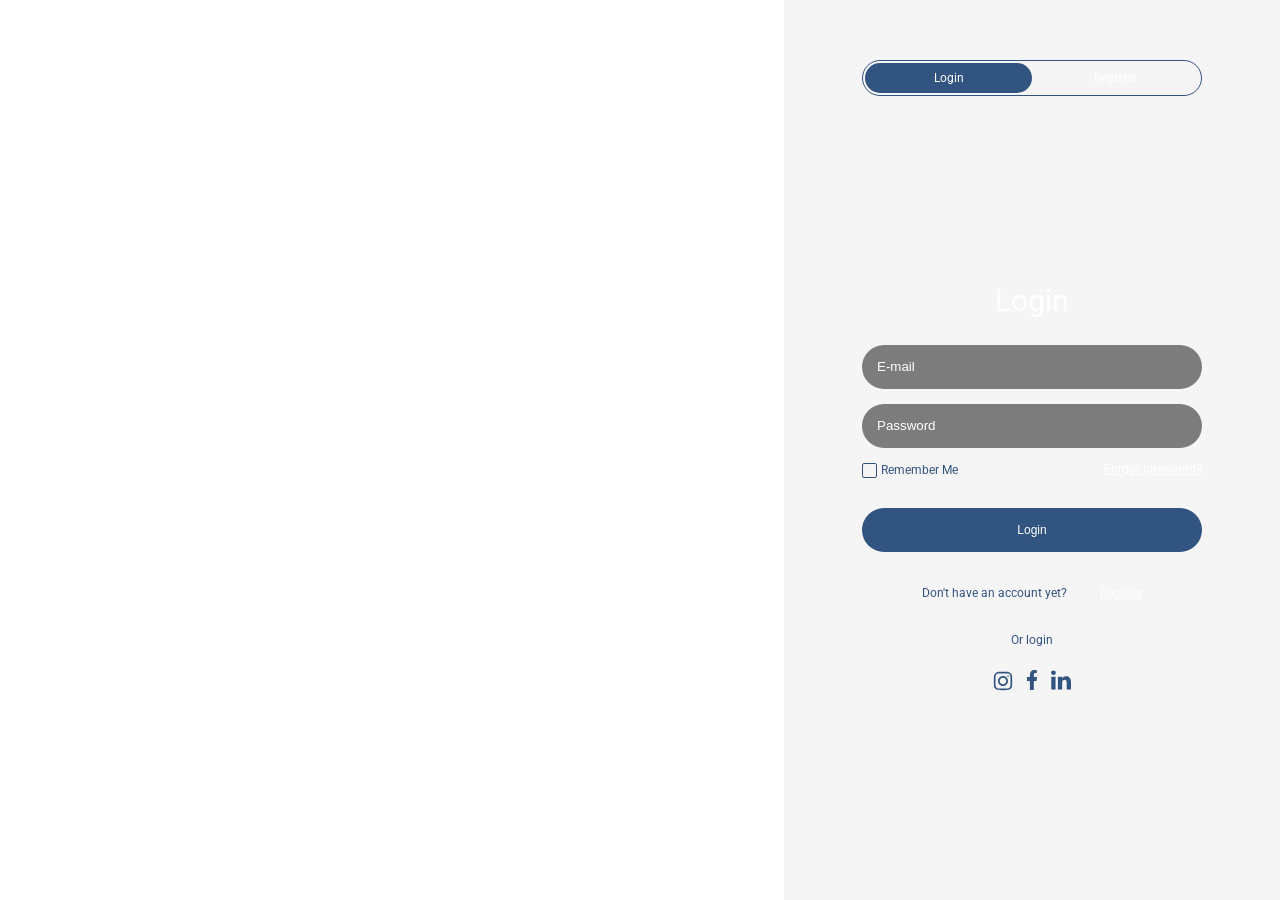
==== index.html @ f98df1ab "hw-12 completed" ====
<!DOCTYPE html>
<html lang="en">

<head>
    <meta charset="UTF-8">
    <meta name="viewport" content="width=device-width, initial-scale=1.0">
    <title>hw-12</title>

    <link rel="preconnect" href="https://fonts.googleapis.com">
    <link rel="preconnect" href="https://fonts.gstatic.com" crossorigin>
    <link href="https://fonts.googleapis.com/css2?family=Roboto:ital,wght@0,100..900;1,100..900&display=swap"
        rel="stylesheet">
    <link rel="stylesheet" href="/styles/index.css">
</head>

<body>


    <section class="class-bground">



        <div class="class-input">

            <div class="class-swich">

                <div class="switch">
                    <input checked id="login" type="radio" name="subscribe">

                    <label for="login">
                        Login
                    </label>
                </div>

                <div class="switch">
                    <input id="register" type="radio" name="subscribe">

                    <label for="register">
                        Register
                    </label>
                </div>


            </div>

            <div class="class-form">

                <h2 class="class-h2">Login</h2>

                <form action="">

                    <input class="input" placeholder="E-mail" type="email">

                    <input class="input" placeholder="Password" type="password">


                    <div class="class-check">

                        <label class="custom-checkbox">
                            <input type="checkbox" name="remember">
                            <span class="checkbox-border"></span>
                            Remember Me
                        </label>

                        <a href="">Forgot password?</a>
                    </div>



                    <button class="class-button">Login</button>

                </form>

                <div class="class-register">
                    <span>Don't have an account yet?</span>
                    <a href="">Register</a>
                </div>

                <div class="class-login">Or login </div>



                <ul class="social-list">
                    <li>
                        <a href="#">

                            <svg class="social-svg" width="20" height="20">
                                <use href="#instagram"></use>
                            </svg>
                        </a>
                    </li>

                    <li class="class-facebook"><a href="#">
                            <svg class="social-svg" width="20" height="20">
                                <use href="#facebook"></use>
                            </svg>

                        </a></li>

                    <li><a href="#">
                            <svg class="social-svg" width="20" height="20">
                                <use href="#in"></use>
                            </svg>
                        </a></li>
                </ul>



            </div>
            <div class="invisble"></div>




        </div>




    </section>

    <svg style="display: none;" xmlns="http://www.w3.org/2000/svg">


        <symbol id="instagram" viewBox="0 0 24 24">
            <path fill-rule="evenodd" clip-rule="evenodd"
                d="M12 18C15.3137 18 18 15.3137 18 12C18 8.68629 15.3137 6 12 6C8.68629 6 6 8.68629 6 12C6 15.3137 8.68629 18 12 18ZM12 16C14.2091 16 16 14.2091 16 12C16 9.79086 14.2091 8 12 8C9.79086 8 8 9.79086 8 12C8 14.2091 9.79086 16 12 16Z" />
            <path
                d="M18 5C17.4477 5 17 5.44772 17 6C17 6.55228 17.4477 7 18 7C18.5523 7 19 6.55228 19 6C19 5.44772 18.5523 5 18 5Z" />
            <path fill-rule="evenodd" clip-rule="evenodd"
                d="M1.65396 4.27606C1 5.55953 1 7.23969 1 10.6V13.4C1 16.7603 1 18.4405 1.65396 19.7239C2.2292 20.8529 3.14708 21.7708 4.27606 22.346C5.55953 23 7.23969 23 10.6 23H13.4C16.7603 23 18.4405 23 19.7239 22.346C20.8529 21.7708 21.7708 20.8529 22.346 19.7239C23 18.4405 23 16.7603 23 13.4V10.6C23 7.23969 23 5.55953 22.346 4.27606C21.7708 3.14708 20.8529 2.2292 19.7239 1.65396C18.4405 1 16.7603 1 13.4 1H10.6C7.23969 1 5.55953 1 4.27606 1.65396C3.14708 2.2292 2.2292 3.14708 1.65396 4.27606ZM13.4 3H10.6C8.88684 3 7.72225 3.00156 6.82208 3.0751C5.94524 3.14674 5.49684 3.27659 5.18404 3.43597C4.43139 3.81947 3.81947 4.43139 3.43597 5.18404C3.27659 5.49684 3.14674 5.94524 3.0751 6.82208C3.00156 7.72225 3 8.88684 3 10.6V13.4C3 15.1132 3.00156 16.2777 3.0751 17.1779C3.14674 18.0548 3.27659 18.5032 3.43597 18.816C3.81947 19.5686 4.43139 20.1805 5.18404 20.564C5.49684 20.7234 5.94524 20.8533 6.82208 20.9249C7.72225 20.9984 8.88684 21 10.6 21H13.4C15.1132 21 16.2777 20.9984 17.1779 20.9249C18.0548 20.8533 18.5032 20.7234 18.816 20.564C19.5686 20.1805 20.1805 19.5686 20.564 18.816C20.7234 18.5032 20.8533 18.0548 20.9249 17.1779C20.9984 16.2777 21 15.1132 21 13.4V10.6C21 8.88684 20.9984 7.72225 20.9249 6.82208C20.8533 5.94524 20.7234 5.49684 20.564 5.18404C20.1805 4.43139 19.5686 3.81947 18.816 3.43597C18.5032 3.27659 18.0548 3.14674 17.1779 3.0751C16.2777 3.00156 15.1132 3 13.4 3Z" />
        </symbol>

        <symbol id="facebook" viewBox="-5 0 20 20">
            <g id="Page-1" stroke="none" stroke-width="1" fill-rule="evenodd">
                <g id="Dribbble-Light-Preview" transform="translate(-385.000000, -7399.000000)">
                    <g id="icons" transform="translate(56.000000, 160.000000)">
                        <path
                            d="M335.821282,7259 L335.821282,7250 L338.553693,7250 L339,7246 L335.821282,7246 L335.821282,7244.052 C335.821282,7243.022 335.847593,7242 337.286884,7242 L338.744689,7242 L338.744689,7239.14 C338.744689,7239.097 337.492497,7239 336.225687,7239 C333.580004,7239 331.923407,7240.657 331.923407,7243.7 L331.923407,7246 L329,7246 L329,7250 L331.923407,7250 L331.923407,7259 L335.821282,7259 Z"
                            id="facebook-[#176]">

                        </path>
                    </g>
                </g>
            </g>

        </symbol>


        <symbol id="in" viewBox="0 0 512 512">
            <g>
                <path style="display: inline; fill-rule: evenodd; clip-rule: evenodd;"
                    d="M116.504,500.219V170.654H6.975v329.564H116.504
                L116.504,500.219z M61.751,125.674c38.183,0,61.968-25.328,61.968-56.953c-0.722-32.328-23.785-56.941-61.252-56.941
                C24.994,11.781,0.5,36.394,0.5,68.722c0,31.625,23.772,56.953,60.53,56.953H61.751L61.751,125.674z M177.124,500.219
                c0,0,1.437-298.643,0-329.564H286.67v47.794h-0.727c14.404-22.49,40.354-55.533,99.44-55.533
                c72.085,0,126.116,47.103,126.116,148.333v188.971H401.971V323.912c0-44.301-15.848-74.531-55.497-74.531
                c-30.254,0-48.284,20.38-56.202,40.08c-2.897,7.012-3.602,16.861-3.602,26.711v184.047H177.124L177.124,500.219z">

                </path>
            </g>
        </symbol>


    </svg>


</body>

</html>
---- styles/index.css ----
@import "reset.css";


body {
    font-family: 'Roboto', sans-serif;
    font-weight: 400;
}




.class-bground {
    width: 100%;
    height: 100vh;
    background-image: linear-gradient(rgba(22, 21, 21, 0.25)), url(../img/bground.jpg);
    background-size: cover;
    display: flex;

}

.class-input {
    overflow: auto;
    width: 496px;
    margin-left: auto;
    background-color:rgba(233, 233, 233, 0.45);
    display: flex;
    flex-direction: column;
    justify-content: space-between;
    align-items: center;
    padding: 60px 78px;
}

.class-swich {
    border: 1px solid #325480;
    width: 100%;
    border-radius: 30px;
    height: 36px;
    padding: 2px;
    display: flex;
}
.class-swich input {
    display: none;
}
.class-swich input:checked + label {
    background: #325480;
}

.class-swich label {
    height: 100%;
    display: block;
    padding: 9px;
    border-radius: 30px;
    cursor: pointer;


}

.switch {
    height: 100%;
    width: 50%;
    font-size: 12px;
    text-align: center;
    color: #FFFFFF;
}

.class-form {
      margin-top: 10px;
      margin-bottom: 10px;
      width: 100%;
     
}

.invisble {
    visibility: hidden;
    height: 36px;
}


.class-h2 {

    text-align: center;
    color: #FFFFFF;
    font-size: 30px;
    margin-bottom: 29px;
    margin-top: 75px;
}

.input {
    display: block;
    margin-bottom: 15px;
    width: 100%;
    border-radius: 30px;
    height: 44px;
    background: #7C7C7C;
    padding: 0 15px;
    color: #FFFFFF;
    border: none;

}
.input::placeholder {
    color: #FFFFFF;
}
.class-check {
    display: flex;
}
.class-check a {
     margin-left: auto;
     color: #FFFFFF;
     font-size: 12px;
}

.custom-checkbox {
    display: flex;
    align-items: center;
    color: #325480;
    font-size: 12px;
}


/* 1. Приховуємо стандартний чекбокс */
.custom-checkbox input {
  position: absolute;
  opacity: 0;
  cursor: pointer;
}

/* 2. Створюємо кастомний чекбокс (бордер) */
.checkbox-border {
  margin-right: 4px;
  width: 15px;
  height: 15px;
  border: 1px solid #325480; /* Колір та товщина бордера */
  border-radius: 2px; /* Заокруглення */
  position: relative;
}

/* 4. Стиль для активного стану (checked) */
.custom-checkbox input:checked + .checkbox-border {
  background-color: #325480; /* Фон при відмітці */
  border-color: #325480/* Бордер при відмітці */
}

/* 5. Галочка (прихована за замовчуванням) */
.checkbox-border::after {
  content: '';
  position: absolute;
  display: none;
  left: 4px;
  width: 3px;
  height: 10px;
  border: solid white;
  border-width: 0 2px 2px 0;
  transform: rotate(45deg);
}

/* 6. Показуємо галочку при checked */
.custom-checkbox input:checked + .checkbox-border::after {
  display: block;
}



.class-button {
    width: 100%;
    height: 44px;
    border-radius: 30px;
    background-color: #325480;
    margin-top: 30px;
    color: #FFFFFF;
    font-size: 12px;
    border: none;
}

.class-register {
    margin-top: 35px;
    margin-bottom: 35px;
    display: flex;
    justify-content: center;
    font-size: 12px;

}

.class-register span {
    color: #325480;
    margin-right: 33px;
}
.class-register a {
    color: #FFFFFF;
}
.class-login {
    color: #325480;
    font-size: 12px;
    text-align: center;
    margin-bottom: 24px;
}
.social-list {
    display: flex;
    justify-content: center;
    align-items: center;
    fill:#325480
}
.social-list a {
    display: block;
    width: 20px;
    height: 20px;
}
.social-list li:first-child a {
    padding-top: 1px;
}
.class-facebook {
    margin-left: 9px;
    margin-right: 9px;
}
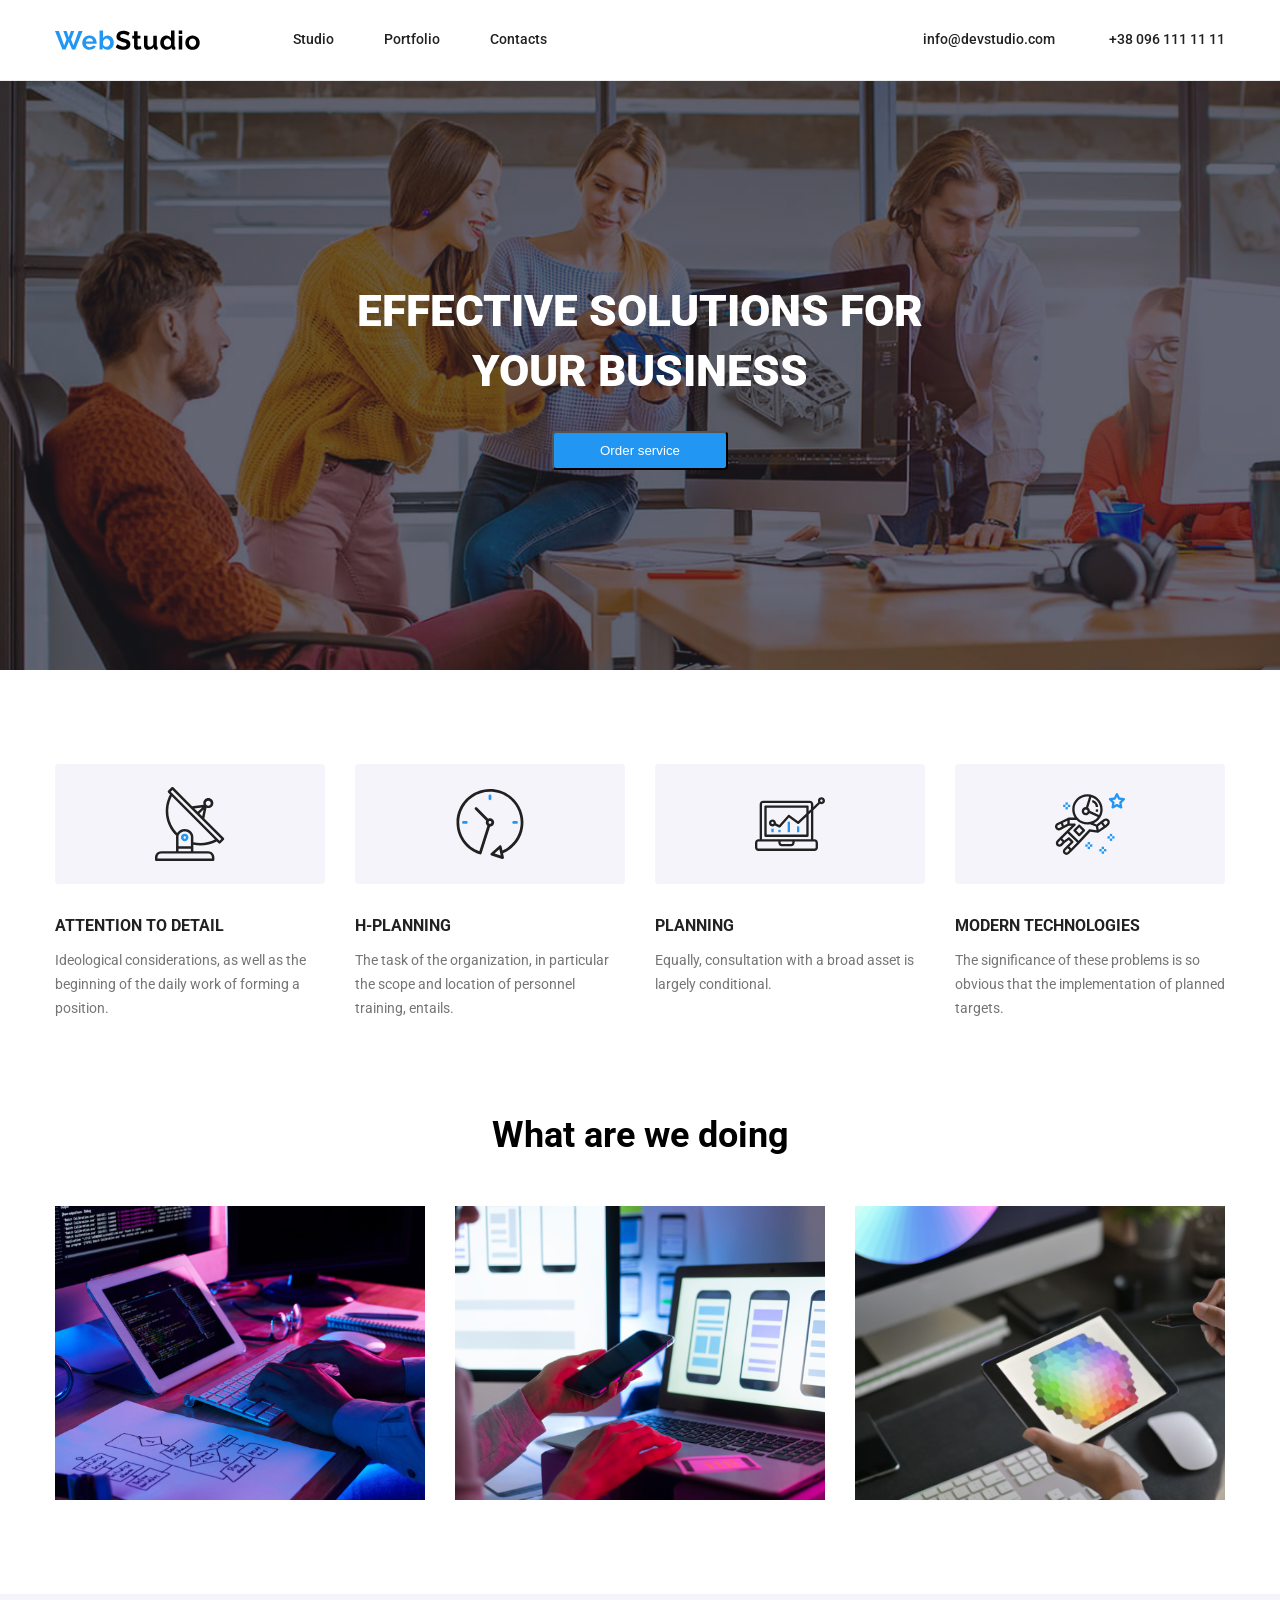
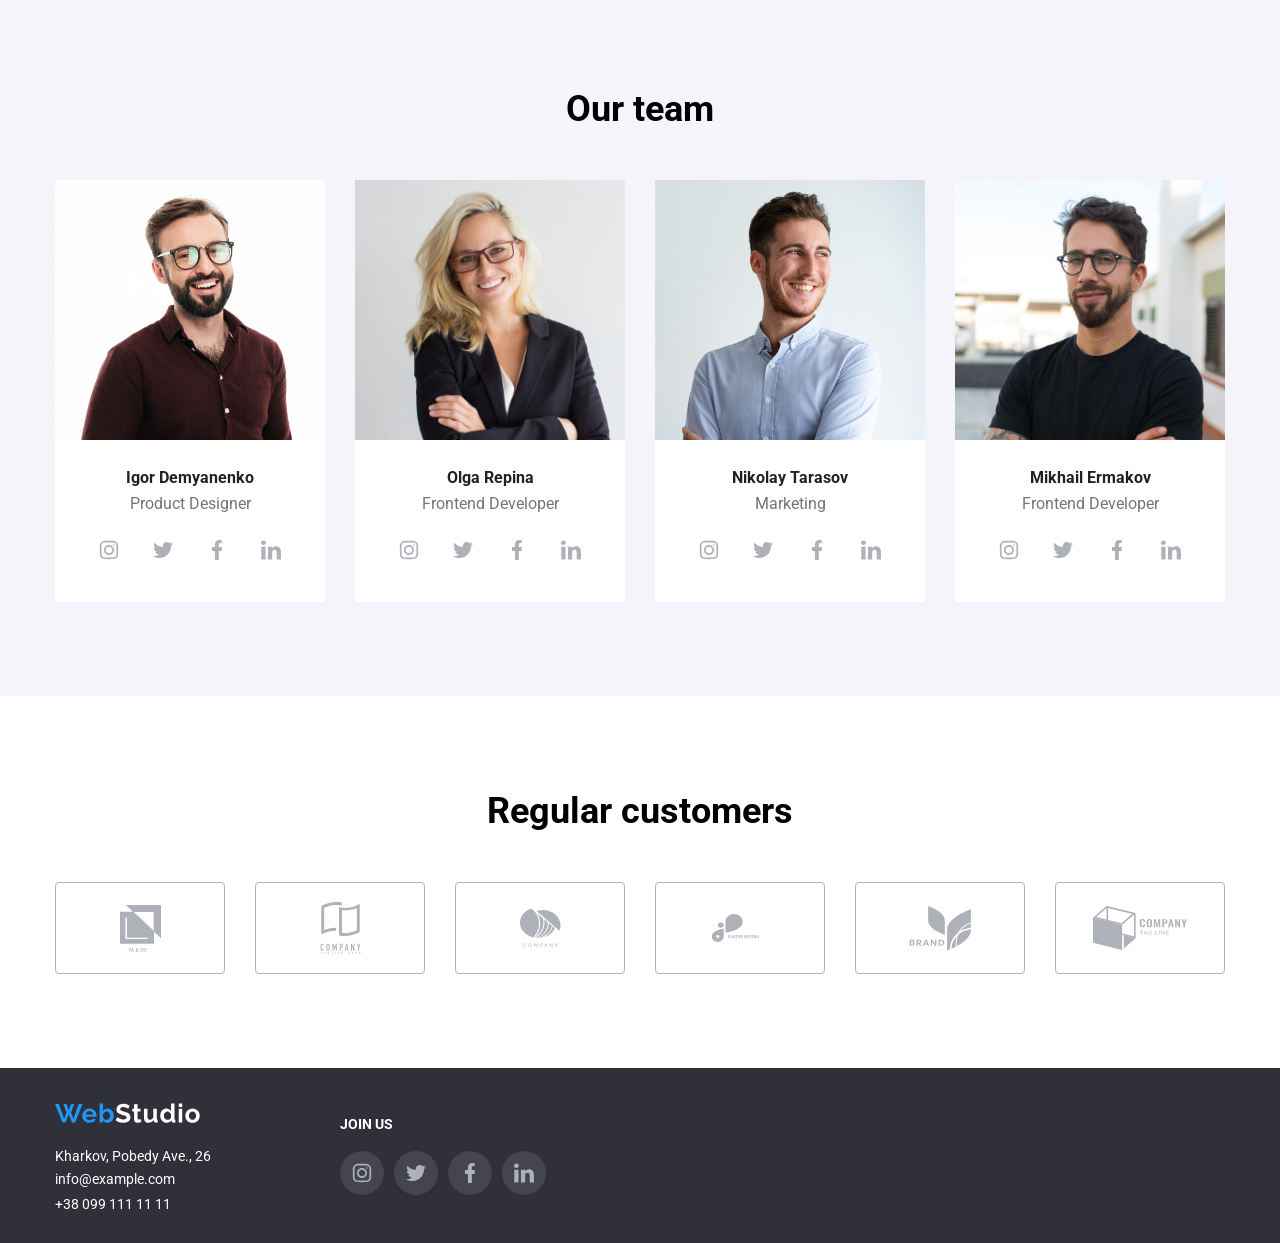
==== commit 8464de0c: "hw-13 completed" ====
--- a/index.html
+++ b/index.html
@@ -4,166 +4,421 @@
 <head>
     <meta charset="UTF-8">
     <meta name="viewport" content="width=device-width, initial-scale=1.0">
-    <title>hw-12</title>
+    <title>hw-13</title>
 
     <link rel="preconnect" href="https://fonts.googleapis.com">
     <link rel="preconnect" href="https://fonts.gstatic.com" crossorigin>
     <link href="https://fonts.googleapis.com/css2?family=Roboto:ital,wght@0,100..900;1,100..900&display=swap"
         rel="stylesheet">
-    <link rel="stylesheet" href="/styles/index.css">
+
+    <link rel="stylesheet" href="css/reset.css">
+    <link rel="stylesheet" href="css/index.css">
+
 </head>
 
+
 <body>
 
-
-    <section class="class-bground">
-
-
-
-        <div class="class-input">
-
-            <div class="class-swich">
-
-                <div class="switch">
-                    <input checked id="login" type="radio" name="subscribe">
-
-                    <label for="login">
-                        Login
-                    </label>
-                </div>
-
-                <div class="switch">
-                    <input id="register" type="radio" name="subscribe">
-
-                    <label for="register">
-                        Register
-                    </label>
-                </div>
-
-
-            </div>
-
-            <div class="class-form">
-
-                <h2 class="class-h2">Login</h2>
-
-                <form action="">
-
-                    <input class="input" placeholder="E-mail" type="email">
-
-                    <input class="input" placeholder="Password" type="password">
-
-
-                    <div class="class-check">
-
-                        <label class="custom-checkbox">
-                            <input type="checkbox" name="remember">
-                            <span class="checkbox-border"></span>
-                            Remember Me
-                        </label>
-
-                        <a href="">Forgot password?</a>
-                    </div>
-
-
-
-                    <button class="class-button">Login</button>
-
-                </form>
-
-                <div class="class-register">
-                    <span>Don't have an account yet?</span>
-                    <a href="">Register</a>
-                </div>
-
-                <div class="class-login">Or login </div>
-
-
-
-                <ul class="social-list">
+    <!-- шапка -->
+    <header>
+        <div class="header container">
+            <img src="img/logo.svg" alt="logo" class="logo">
+            <ul class="menu">
+                <li class="m-studio">
+                    <a href="./index.html">Studio</a>
+                </li>
+                <li class="m-portfomlio">
+                    <a href="./portfolio.html">Portfolio</a>
+                </li>
+                <li class="m-contacts">
+                    <a href="#">Contacts</a>
+                </li>
+            </ul>
+
+            <div class="contacts">
+                <a class="info-1" href="mailto:info@devstudio.com">info@devstudio.com</a>
+                <a href="tel:+380961111111">+38 096 111 11 11</a>
+            </div>
+
+            <button class="menu-mobile">
+                <span></span>
+            </button>
+        </div>
+    </header>
+    <!-- шапка -->
+
+    <!-- основа -->
+
+    <main>
+        <section class="title">
+            <div class="title-h1">
+                <h1>Effective solutions for your business</h1>
+                <button class="btn">Order service</button>
+            </div>
+
+        </section>
+
+
+
+
+
+
+        <section>
+            <div class="container column">
+                <div class="card-column">
+                    <div class="card-column-bg"></div>
+                    <p>Attention to detail</p>
+                    <div>
+                        Ideological considerations, as well as the beginning of the daily work of forming a position.
+                    </div>
+                </div>
+                <div class="card-column">
+                    <div class="card-column-bg"></div>
+                    <p>h-Planning</p>
+                    <div>
+                        The task of the organization, in particular the scope and location of personnel training,
+                        entails.
+                    </div>
+                </div>
+                <div class="card-column">
+                    <div class="card-column-bg"></div>
+                    <p>Planning</p>
+                    <div>
+                        Equally, consultation with a broad asset is largely conditional.
+                    </div>
+                </div>
+                <div class="card-column">
+                    <div class="card-column-bg"></div>
+                    <p>Modern technologies</p>
+                    <div>
+                        The significance of these problems is so obvious that the implementation of planned targets.
+                    </div>
+                </div>
+
+
+            </div>
+
+        </section>
+
+
+
+        <section>
+            <h2 class="doing">
+                What are we doing
+            </h2>
+            <div class="pictures">
+                <img src="img/tablet 1.svg" alt="tablet">
+                <img src="img/phone 2.svg" alt="phone">
+                <img src="img/kub 3.svg" alt="kub">
+            </div>
+        </section>
+
+
+
+
+
+         <section class="team">
+            <h2 class="heading">Our team</h2>
+            <div class="foto-real">
+
+
+                <div class="card">
+
+                    <img src="img/foto 1.svg" alt="foto 1">
+                    <h3>Igor Demyanenko</h3>
+                    <p>Product Designer</p>
+                    <ul class="social-list">
+                        <li>
+                            <a href="#">
+
+                                <svg class="social-svg" width="20" height="20">
+                                    <use href="/img/social-sprite.svg#instagram"></use>
+                                </svg>
+                            </a>
+                        </li>
+
+                        <li><a href="#">
+                                <svg class="social-svg" width="20" height="20">
+                                    <use href="/img/social-sprite.svg#twitter"></use>
+                                </svg>
+                            </a></li>
+
+                        <li><a href="#">
+                                <svg class="social-svg" width="20" height="20">
+                                    <use href="/img/social-sprite.svg#facebook"></use>
+                                </svg>
+
+                            </a></li>
+
+                        <li><a href="#">
+                                <svg class="social-svg" width="20" height="20">
+                                    <use href="/img/social-sprite.svg#in"></use>
+                                </svg>
+                            </a></li>
+                    </ul>
+                </div>
+
+                <div class="card">
+
+                    <img src="img/foto 2.svg" alt="foto 2">
+                    <h3>Olga Repina</h3>
+                    <p>Frontend Developer</p>
+
+
+
+                    <ul class="social-list">
+                        <li>
+                            <a href="#">
+
+                                <svg class="social-svg" width="20" height="20">
+                                    <use href="/img/social-sprite.svg#instagram"></use>
+                                </svg>
+                            </a>
+                        </li>
+
+                        <li><a href="#">
+                                <svg class="social-svg" width="20" height="20">
+                                    <use href="/img/social-sprite.svg#twitter"></use>
+                                </svg>
+                            </a></li>
+
+                        <li><a href="#">
+                                <svg class="social-svg" width="20" height="20">
+                                    <use href="/img/social-sprite.svg#facebook"></use>
+                                </svg>
+
+                            </a></li>
+
+                        <li><a href="#">
+                                <svg class="social-svg" width="20" height="20">
+                                    <use href="/img/social-sprite.svg#in"></use>
+                                </svg>
+                            </a></li>
+                    </ul>
+
+
+
+
+
+                </div>
+                <div class="card">
+
+                    <img src="img/foto 3.svg" alt="foto 3">
+                    <h3>Nikolay Tarasov</h3>
+                    <p>Marketing</p>
+
+                    <ul class="social-list">
+                        <li>
+                            <a href="#">
+
+                                <svg class="social-svg" width="20" height="20">
+                                    <use href="/img/social-sprite.svg#instagram"></use>
+                                </svg>
+                            </a>
+                        </li>
+
+                        <li><a href="#">
+                                <svg class="social-svg" width="20" height="20">
+                                    <use href="/img/social-sprite.svg#twitter"></use>
+                                </svg>
+                            </a></li>
+
+                        <li><a href="#">
+                                <svg class="social-svg" width="20" height="20">
+                                    <use href="/img/social-sprite.svg#facebook"></use>
+                                </svg>
+
+                            </a></li>
+
+                        <li><a href="#">
+                                <svg class="social-svg" width="20" height="20">
+                                    <use href="/img/social-sprite.svg#in"></use>
+                                </svg>
+                            </a></li>
+                    </ul>
+
+
+                </div>
+
+                <div class="card">
+
+                    <img src="img/foto 4.svg" alt="foto 4">
+                    <h3>Mikhail Ermakov</h3>
+                    <p>Frontend Developer</p>
+
+                    <ul class="social-list">
+                        <li>
+                            <a href="#">
+
+                                <svg class="social-svg" width="20" height="20">
+                                    <use href="/img/social-sprite.svg#instagram"></use>
+                                </svg>
+                            </a>
+                        </li>
+
+                        <li><a href="#">
+                                <svg class="social-svg" width="20" height="20">
+                                    <use href="/img/social-sprite.svg#twitter"></use>
+                                </svg>
+                            </a></li>
+
+                        <li><a href="#">
+                                <svg class="social-svg" width="20" height="20">
+                                    <use href="/img/social-sprite.svg#facebook"></use>
+                                </svg>
+
+                            </a></li>
+
+                        <li><a href="#">
+                                <svg class="social-svg" width="20" height="20">
+                                    <use href="/img/social-sprite.svg#in"></use>
+                                </svg>
+                            </a></li>
+                    </ul>
+
+
+                </div>
+
+
+            </div>
+
+
+
+        </section>
+
+
+
+
+
+
+        <section class="container-custom">
+
+            <div class="custom container">
+                <h2 class="heading">Regular customers</h2>
+
+                <div class="cards-custom">
+
+                    <div class="card-custom">
+
+                        <svg class="card-custom-svg" width="41" height="47">
+                            <use href="/img/customers-sprite.svg#group"></use>
+                        </svg>
+
+                    </div>
+
+                    <div class="card-custom">
+
+                        <svg class="card-custom-svg" width="41" height="52">
+                            <use href="/img/customers-sprite.svg#window"></use>
+                        </svg>
+                    </div>
+
+                    <div class="card-custom">
+
+                        <svg class="card-custom-svg" width="41" height="42">
+                            <use href="/img/customers-sprite.svg#company"></use>
+                        </svg>
+                    </div>
+
+                    <div class="card-custom">
+
+                        <svg class="card-custom-svg" width="85" height="41">
+                            <use href="/img/customers-sprite.svg#foster"></use>
+                        </svg>
+                    </div>
+
+                    <div class="card-custom">
+
+                        <svg class="card-custom-svg" width="63" height="45">
+                            <use href="/img/customers-sprite.svg#brand"></use>
+                        </svg>
+                    </div>
+                    <div class="card-custom">
+
+                        <svg class="card-custom-svg" width="94" height="44">
+                            <use href="/img/customers-sprite.svg#company-cub"></use>
+                        </svg>
+                    </div>
+
+
+                </div>
+
+            </div>
+
+        </section>  
+
+    </main>
+
+
+
+
+    <!-- основа -->
+
+    <footer class="inform">
+        <div class="container container-footer">
+
+
+            <div>
+                <img src="img/WebStudio wite.svg" alt="logo" class="logo-footer">
+
+                <div class="address">
+                    <p>Kharkov, Pobedy Ave., 26</p>
+                </div>
+                <div class="com">
+                    <a href="mailto:info@example.com">info@example.com</a>
+                </div>
+                <div class="number">
+                    <a href="tel:+380991111111">+38 099 111 11 11</a>
+                </div>
+
+            </div>
+
+
+
+
+            <div class="social-list-wrapper">
+                <h2 class="heading-footer">JOIN US</h2>
+
+
+                <ul class="social-list social-list-footer">
                     <li>
                         <a href="#">
 
                             <svg class="social-svg" width="20" height="20">
-                                <use href="#instagram"></use>
+                                <use href="/img/social-sprite.svg#instagram"></use>
                             </svg>
                         </a>
                     </li>
 
-                    <li class="class-facebook"><a href="#">
-                            <svg class="social-svg" width="20" height="20">
-                                <use href="#facebook"></use>
-                            </svg>
-
-                        </a></li>
-
                     <li><a href="#">
                             <svg class="social-svg" width="20" height="20">
-                                <use href="#in"></use>
+                                <use href="/img/social-sprite.svg#twitter"></use>
+                            </svg>
+                        </a></li>
+
+                    <li><a href="#">
+                            <svg class="social-svg" width="20" height="20">
+                                <use href="/img/social-sprite.svg#facebook"></use>
+                            </svg>
+
+                        </a></li>
+
+                    <li><a href="#">
+                            <svg class="social-svg" width="20" height="20">
+                                <use href="/img/social-sprite.svg#in"></use>
                             </svg>
                         </a></li>
                 </ul>
 
 
-
-            </div>
-            <div class="invisble"></div>
+            </div>
+
 
 
 
 
         </div>
-
-
-
-
-    </section>
-
-    <svg style="display: none;" xmlns="http://www.w3.org/2000/svg">
-
-
-        <symbol id="instagram" viewBox="0 0 24 24">
-            <path fill-rule="evenodd" clip-rule="evenodd"
-                d="M12 18C15.3137 18 18 15.3137 18 12C18 8.68629 15.3137 6 12 6C8.68629 6 6 8.68629 6 12C6 15.3137 8.68629 18 12 18ZM12 16C14.2091 16 16 14.2091 16 12C16 9.79086 14.2091 8 12 8C9.79086 8 8 9.79086 8 12C8 14.2091 9.79086 16 12 16Z" />
-            <path
-                d="M18 5C17.4477 5 17 5.44772 17 6C17 6.55228 17.4477 7 18 7C18.5523 7 19 6.55228 19 6C19 5.44772 18.5523 5 18 5Z" />
-            <path fill-rule="evenodd" clip-rule="evenodd"
-                d="M1.65396 4.27606C1 5.55953 1 7.23969 1 10.6V13.4C1 16.7603 1 18.4405 1.65396 19.7239C2.2292 20.8529 3.14708 21.7708 4.27606 22.346C5.55953 23 7.23969 23 10.6 23H13.4C16.7603 23 18.4405 23 19.7239 22.346C20.8529 21.7708 21.7708 20.8529 22.346 19.7239C23 18.4405 23 16.7603 23 13.4V10.6C23 7.23969 23 5.55953 22.346 4.27606C21.7708 3.14708 20.8529 2.2292 19.7239 1.65396C18.4405 1 16.7603 1 13.4 1H10.6C7.23969 1 5.55953 1 4.27606 1.65396C3.14708 2.2292 2.2292 3.14708 1.65396 4.27606ZM13.4 3H10.6C8.88684 3 7.72225 3.00156 6.82208 3.0751C5.94524 3.14674 5.49684 3.27659 5.18404 3.43597C4.43139 3.81947 3.81947 4.43139 3.43597 5.18404C3.27659 5.49684 3.14674 5.94524 3.0751 6.82208C3.00156 7.72225 3 8.88684 3 10.6V13.4C3 15.1132 3.00156 16.2777 3.0751 17.1779C3.14674 18.0548 3.27659 18.5032 3.43597 18.816C3.81947 19.5686 4.43139 20.1805 5.18404 20.564C5.49684 20.7234 5.94524 20.8533 6.82208 20.9249C7.72225 20.9984 8.88684 21 10.6 21H13.4C15.1132 21 16.2777 20.9984 17.1779 20.9249C18.0548 20.8533 18.5032 20.7234 18.816 20.564C19.5686 20.1805 20.1805 19.5686 20.564 18.816C20.7234 18.5032 20.8533 18.0548 20.9249 17.1779C20.9984 16.2777 21 15.1132 21 13.4V10.6C21 8.88684 20.9984 7.72225 20.9249 6.82208C20.8533 5.94524 20.7234 5.49684 20.564 5.18404C20.1805 4.43139 19.5686 3.81947 18.816 3.43597C18.5032 3.27659 18.0548 3.14674 17.1779 3.0751C16.2777 3.00156 15.1132 3 13.4 3Z" />
-        </symbol>
-
-        <symbol id="facebook" viewBox="-5 0 20 20">
-            <g id="Page-1" stroke="none" stroke-width="1" fill-rule="evenodd">
-                <g id="Dribbble-Light-Preview" transform="translate(-385.000000, -7399.000000)">
-                    <g id="icons" transform="translate(56.000000, 160.000000)">
-                        <path
-                            d="M335.821282,7259 L335.821282,7250 L338.553693,7250 L339,7246 L335.821282,7246 L335.821282,7244.052 C335.821282,7243.022 335.847593,7242 337.286884,7242 L338.744689,7242 L338.744689,7239.14 C338.744689,7239.097 337.492497,7239 336.225687,7239 C333.580004,7239 331.923407,7240.657 331.923407,7243.7 L331.923407,7246 L329,7246 L329,7250 L331.923407,7250 L331.923407,7259 L335.821282,7259 Z"
-                            id="facebook-[#176]">
-
-                        </path>
-                    </g>
-                </g>
-            </g>
-
-        </symbol>
-
-
-        <symbol id="in" viewBox="0 0 512 512">
-            <g>
-                <path style="display: inline; fill-rule: evenodd; clip-rule: evenodd;"
-                    d="M116.504,500.219V170.654H6.975v329.564H116.504
-                L116.504,500.219z M61.751,125.674c38.183,0,61.968-25.328,61.968-56.953c-0.722-32.328-23.785-56.941-61.252-56.941
-                C24.994,11.781,0.5,36.394,0.5,68.722c0,31.625,23.772,56.953,60.53,56.953H61.751L61.751,125.674z M177.124,500.219
-                c0,0,1.437-298.643,0-329.564H286.67v47.794h-0.727c14.404-22.49,40.354-55.533,99.44-55.533
-                c72.085,0,126.116,47.103,126.116,148.333v188.971H401.971V323.912c0-44.301-15.848-74.531-55.497-74.531
-                c-30.254,0-48.284,20.38-56.202,40.08c-2.897,7.012-3.602,16.861-3.602,26.711v184.047H177.124L177.124,500.219z">
-
-                </path>
-            </g>
-        </symbol>
-
-
-    </svg>
-
+    </footer>
 
 </body>
 
--- a/css/index.css
+++ b/css/index.css
@@ -0,0 +1,807 @@
+body {
+    font-family: 'Roboto', sans-serif;
+}
+
+.container {
+    max-width: 1200px;
+    padding: 0 15px;
+    margin: 0 auto;
+}
+
+.heading {
+    line-height: 42px;
+    font-weight: 700;
+    font-size: 36px;
+    margin-bottom: 50px;
+    text-align: center;
+}
+
+/* Шапка */
+
+.header a {
+    color: #212121;
+    font-size: 14px;
+    font-weight: 500;
+    text-decoration: none;
+}
+
+.header a:hover {
+    color: #2196F3;
+}
+
+
+
+.info-1 {
+    margin-right: 50px;
+}
+
+.m-portfomlio,
+.m-studio,
+.m-contacts {
+    margin-right: 50px;
+}
+
+.menu {
+    display: flex;
+    margin-left: 93px;
+}
+
+.class-filters {
+    position: relative;
+
+    
+}
+
+.class-filters:hover .menu-filters {
+    display: block;
+}
+
+.menu-filters {
+    position: absolute;
+    background: white;
+    left: 0;
+    padding-top: 16px;
+    display: none;
+
+  
+}
+.menu-contacts {
+
+    position: absolute;
+    top: -1px;
+    background: white;
+    right: 100%;
+    margin-right: -1px;
+    display: none;
+}
+
+
+
+
+
+
+
+.clas-marketing {
+
+    position: relative;
+}
+.class-marketing:hover .class-window {
+     
+    display: block;
+}
+.class-window {
+    position: absolute;
+    left: 100%;
+    background: white;
+    display: none;
+    top: 70%;
+}
+
+
+
+
+
+
+
+
+.last-item:hover .menu-contacts {
+    display: block;
+}
+
+.last-item {
+    position: relative;
+}
+
+.menu-filters a {
+    padding: 5px 10px;
+    display: block;
+    border-left:  1px solid #ECECEC;
+    border-right:  1px solid #ECECEC;
+    border-bottom: 1px solid #ECECEC;
+}
+
+.menu-filters li:first-child a {
+      border-top: 1px solid #ECECEC;
+}
+
+
+.contacts {
+    display: block;
+    margin-left: auto;
+}
+
+
+.header {
+    display: flex;
+    align-items: center;
+    height: 80px;
+}
+
+.logo {
+    width: 145px;
+    height: 31px;
+}
+
+ .menu-mobile {
+    display: none;
+ }
+
+header {
+    border-bottom: 1px solid #ECECEC;
+}
+
+
+
+
+
+
+
+
+/* Regular customers section */
+
+
+.custom {
+    padding: 94px 15px;
+
+}
+
+.cards-custom {
+    display: flex;
+    gap: 30px;
+    justify-content: center;
+    
+}
+
+
+.card-custom {
+    width: 170px;
+    height: 92px;
+    border: 1px solid #AFB1B8;
+    border-radius: 4px;
+    display: flex;
+}
+
+.card-custom:hover {
+
+    border-color: #2196F3;
+}
+.card-custom:hover .card-custom-svg {
+
+    fill: #2196F3;
+}
+
+.card-custom-svg {
+    margin: auto;
+    fill: #AFB1B8;
+}
+.social-list {
+    gap: 10px;
+    display: flex;
+    justify-content: center;
+    padding-bottom: 30px;
+}
+.social-list a {
+
+    justify-content: center;
+    align-items: center;
+    display: flex;
+    width: 44px;
+    height: 44px;
+    border-radius: 100%;
+}
+.social-list a:hover {
+    background-color: #2196F3;
+
+}
+.social-list a:hover .social-svg {
+    fill: white;
+}
+
+.social-svg {
+
+       fill: #AFB1B8;
+
+}
+
+
+
+
+
+
+
+
+
+
+
+/*-------*/
+
+/* Footer */
+
+.number a:hover {
+
+    color: #2196F3;
+}
+.com a:hover {
+
+    color: #2196F3;
+    
+}
+
+.com, .address {
+
+     margin-bottom: 9px;
+}
+.number a {
+    color: #FFFFFF;
+    font-size: 14px;
+    text-decoration: none;
+   
+}
+
+.com a {
+  
+    font-size: 14px;
+    color: #FFFFFF;
+    text-decoration: none;
+}
+.address p {
+
+    color: #FFFFFF;
+    font-size: 14px;
+   
+}
+
+.inform img {
+    margin-bottom: 20px;
+}
+
+.inform {
+    padding-top: 30px;
+    padding-bottom: 30px;
+    background-color: #2F303A;
+}
+.logo-footer {
+    width: 145px;
+    height: 31px;
+}
+
+
+.container-footer {
+
+    display: flex;
+    align-items: center;
+    justify-content: flex-start;
+
+}
+.social-list-wrapper{
+    margin-left: 129px;
+}
+.heading-footer {
+    margin-bottom: 20px;
+    font-weight: 700;
+    font-size: 14px;
+    color: #FFFFFF;
+}
+
+
+.social-list-footer {
+
+padding-bottom: 0px;   
+}
+
+.social-list-footer a {
+
+    background: rgba(255, 255, 255, 0.1);
+}
+
+
+
+
+
+/*-------*/
+
+/* Main page: First section */
+
+.title {
+    background-image:  linear-gradient(rgba(47, 48, 58, 0.4), rgba(47, 48, 58, 0.4)), url(../img/hero-bg.jpg);
+    background-size: cover;
+    padding-top: 200px;
+    padding-bottom: 200px;
+    color: #FFFFFF;
+}
+
+.title-h1 {
+    max-width: 600px;
+    margin: 0 auto;
+    text-align: center;
+}
+
+.title-h1 h1 {
+    font-weight: 900;
+    font-size: 44px;
+    text-transform: uppercase;
+    line-height: 60px;
+}
+
+.btn {
+    margin-top: 30px;
+    background-color: #2196F3;
+    color: #FFFFFF;
+    padding: 10px 46px;
+    border-radius: 4px;
+}
+
+
+
+
+    
+
+
+/* Main page: Second section */
+
+.column {
+    display: flex;
+    padding-top: 94px;
+    padding-bottom: 94px;
+    gap: 30px;
+}
+
+.column p {
+    font-weight: 700;
+    font-size: 16px;
+    margin-bottom: 10px;
+    color: #212121;
+    text-transform: uppercase;
+}
+
+
+.card-column {
+    width: 270px;
+    font-size: 14px;
+    font-weight: 400;
+    line-height: 24px;
+    color: #757575;
+
+}
+
+.card-column-bg {
+
+    background-color: rgba(245, 244, 250, 1);
+    height: 120px;
+    margin-bottom: 30px;
+    border-radius: 4px;
+     background-position: center;
+    background-repeat: no-repeat;
+    background-size: 70px;
+
+}
+
+.card-column:first-child .card-column-bg {
+    background-image: url(../img/antenna.svg);
+  
+}
+
+.card-column:nth-child(2) .card-column-bg {
+    background-image: url(../img/timer.svg);
+   
+}
+.card-column:nth-child(3) .card-column-bg {
+    background-image: url(../img/diagram.svg);
+  
+}
+
+.card-column:last-child .card-column-bg {
+    background-image: url(../img/astronaut.svg);
+    
+}
+
+
+
+
+
+
+
+
+
+/* Main page: 3d section */
+
+.doing {
+    text-align: center;
+    margin-bottom: 50px;
+    line-height: 42px;
+    font-weight: 700;
+    font-size: 36px;
+}
+
+
+.pictures img {
+    max-width: 370px;
+    width: 30%;
+
+   
+}
+
+.pictures {
+
+    display: flex;
+    justify-content: center;
+    padding: 0 0px 94px;
+    gap: 30px;
+
+}
+
+
+/* Main page: 4th section */
+
+.card {
+    width: 22%;
+    max-width: 270px;
+    background-color: #FFFFFF;
+    border-radius: 4px;
+}
+
+.card img {
+    width: 100%;
+}
+
+.team {
+    background-color: #F5F4FA;
+    padding-top: 94px;
+    padding-bottom: 94px;
+}
+
+.card p {
+    padding: 10px 0 16px;
+    font-size: 16px;
+    text-align: center;
+    color: #757575;
+}
+
+.card h3 {
+    margin-top: 30px;
+    font-size: 16px;
+    font-weight: 700;
+    text-align: center;
+    color: #212121;
+}
+
+.foto-real {
+    display: flex;
+    justify-content: center;
+    padding-left: 15px;
+    padding-right: 15px;
+    gap: 30px;
+
+}
+
+/* --- */
+
+/* Portfolio page */
+
+
+.btn-filter {
+    font-size: 16px;
+    font-weight: 500;
+    color: #212121;
+    padding: 6px 25px;
+    background-color: #F5F4FA;
+    border: none;
+    line-height: 26px;
+    border-radius: 4px;
+    white-space: nowrap;
+}
+
+.btn-filter.active {
+    color: #FFFFFF;
+    background-color: #2196F3;
+
+}
+
+.container-key {
+    display: flex;
+    justify-content: center;
+    gap: 15px 8px;
+    margin-top: 94px;
+    margin-bottom: 50px;
+    flex-wrap: wrap;
+}
+
+.container-card {
+    border: 1px solid #EEEEEE;
+    max-width: 30%;
+
+}
+
+ .container-card:hover .text-position {
+    display: block;
+}
+
+.class-imag {
+    position: relative;
+}
+
+.container-card img {
+    width: 100%;
+    height: 294px;
+    object-fit: cover;
+}
+
+.text-position {
+    text-align: center;
+    position: absolute;
+    top: 0;
+    left: 0;
+    right: 0;
+    bottom: 0;
+    background: rgba(238,130,238,0.4);
+    color: white;
+    align-content: center;
+    font-weight: 600;
+    display: none;
+}
+
+.class-text {
+    padding: 20px 24px;
+
+}
+
+.class-text p {
+    line-height: 30px;
+    margin-top: 4px;
+}
+
+.class-text h3 {
+    font-size: 18px;
+    font-weight: 700;
+}
+
+.portfolio-container {
+    display: flex;
+    flex-wrap: wrap;
+    gap: 30px;
+    padding-bottom: 94px;
+    justify-content: center;
+}
+
+/* --- */
+
+/* CSS from 600px to 1024px */
+@media (max-width: 1024px) {
+    /* Шапка */
+    .header {
+        height: 60px;
+    }
+
+
+    .logo {
+        width: 134px;
+        height: 28px;
+    }
+
+    .menu,
+    .contacts {
+        display: none;
+    }
+
+    .menu-mobile {
+        display: flex;
+        flex-direction: column;
+        align-items: center;
+        justify-content: space-around;
+        padding: 9px 0;
+        width: 40px;
+        height: 40px;
+        background: none;
+        border: none;
+        margin-left: auto;
+    }
+
+    .menu-mobile:before,
+    .menu-mobile:after,
+    .menu-mobile span {
+        content: '';
+        width: 24px;
+        height: 2px;
+        background: #212121;
+    }
+
+    /* Main page: First section */
+
+    .title {
+        padding-top: 140px;
+        padding-bottom: 140px;
+    }
+
+    .title-h1 h1 {
+        font-size: 36px;
+        padding: 0 60px;
+        line-height: 54px;
+    }
+
+    /* Main page: Second section */
+
+    .column {
+        flex-direction: row;
+        justify-content: center;
+        flex-wrap: wrap;
+    }
+
+    .card-column {
+       width: 40%;
+    }
+
+    .pictures {
+        flex-wrap: wrap;
+        padding: 0 30px 60px;
+
+
+    }
+    .pictures img {
+        width: 40%;
+    }
+
+.foto-real {
+    flex-wrap: wrap;
+
+}
+
+.card {
+    width: 40%;
+    max-width: 450px;
+    
+}
+.container-custom {
+    display: none;
+}
+
+.social-list-wrapper {
+    display: none;
+}
+.container-footer {
+    justify-content: center;
+    text-align: center;
+    
+}
+.inform {
+    padding: 62px 0;
+}
+.container-key {
+    margin-top: 60px;
+    margin-bottom: 40px;
+    justify-content: center;
+}
+.container-card{
+    width: 45%;
+    max-width: 450px;
+    
+}
+.portfolio-container {
+    padding-bottom: 58px;
+}
+
+
+
+}
+
+@media (max-width: 600px) {
+    /* Main page: First section */
+
+    .title {
+        background-image:  linear-gradient(rgba(47, 48, 58, 0.4), rgba(47, 48, 58, 0.4)), url(../img/hero-bg-mobile.jpg);
+        padding-top: 118px;
+        padding-bottom: 118px;
+    }
+
+    .title-h1 h1 {
+        font-size: 24px;
+        line-height: 42px;
+
+    }
+
+    /* Main page: Second section */
+
+    .column {
+        flex-direction: column;
+        align-items: center;
+        padding: 60px 15px;
+    }
+
+    .card-column {
+        width: 100%;
+    }
+
+/* Main page: 3d section */
+
+.doing {
+
+    line-height: 32px;
+    font-size: 26px;
+    margin-bottom: 30px;
+}
+
+.pictures {
+
+    flex-direction: column;
+    align-items: center;
+    padding-bottom: 60px;
+
+}
+.pictures img {
+    max-width: 370px;
+    width: 100%;
+    
+}
+.team {
+    padding-top: 60px;
+    padding-bottom: 60px;
+}
+
+
+.heading {
+    line-height: 33px;
+    font-size: 26px;
+    margin-bottom: 30px;
+}
+
+.foto-real {
+    flex-direction: column;
+    align-items: center;
+}
+
+.card img {
+    width: 100%;
+
+}
+.card {
+    width: 100%;
+    max-width: 450px;
+    
+}
+.container-key {
+        justify-content: flex-start;
+
+}
+
+.container-card {
+    width: 100%;
+    max-width: 450px;
+
+}
+
+
+
+
+
+
+
+
+
+
+
+
+
+    /* --- */
+
+
+
+}
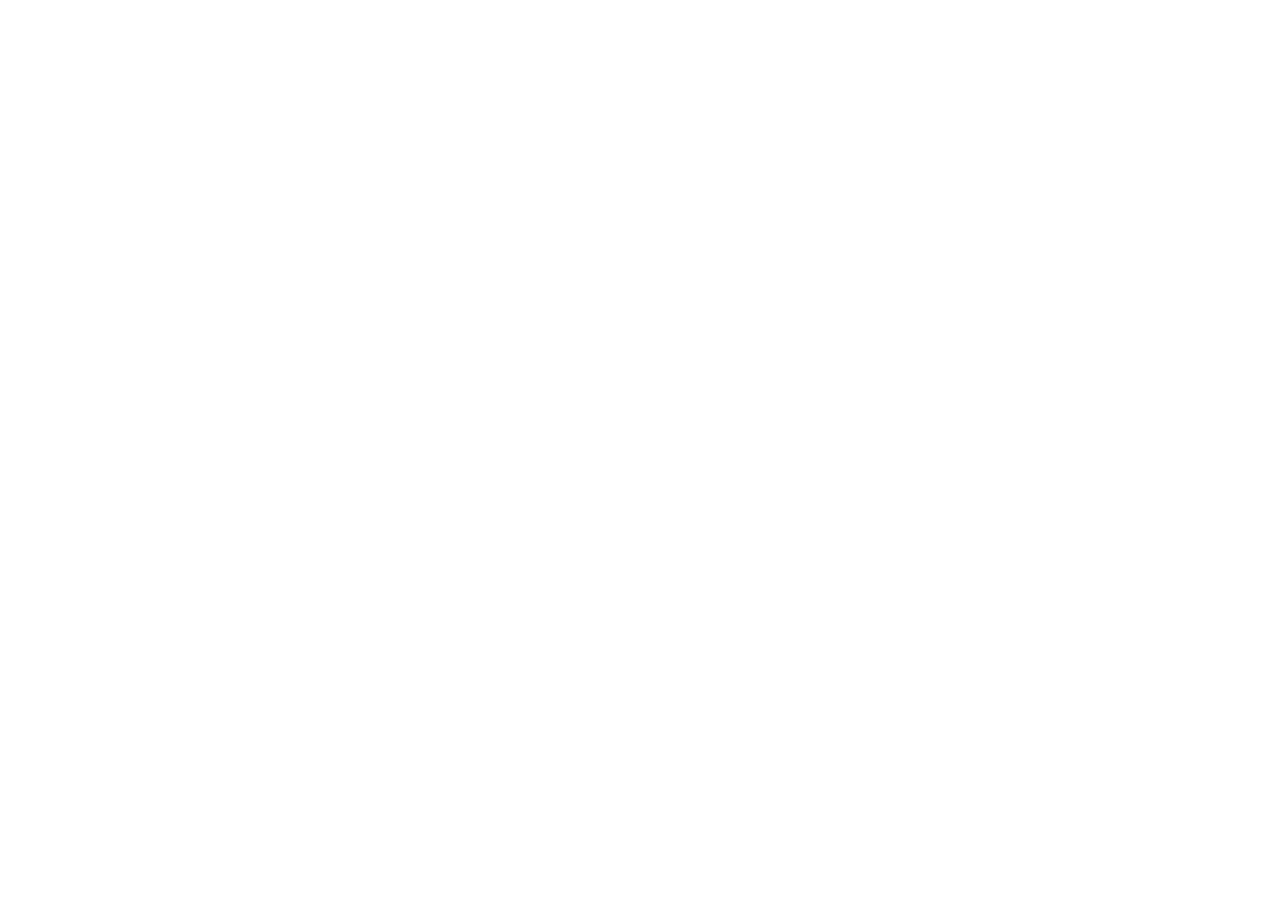
==== commit 49cecb30: "hw-14 started" ====
--- a/index.html
+++ b/index.html
@@ -1,425 +1,13 @@
 <!DOCTYPE html>
 <html lang="en">
-
 <head>
     <meta charset="UTF-8">
     <meta name="viewport" content="width=device-width, initial-scale=1.0">
-    <title>hw-13</title>
+    <title>hw-14</title>
 
-    <link rel="preconnect" href="https://fonts.googleapis.com">
-    <link rel="preconnect" href="https://fonts.gstatic.com" crossorigin>
-    <link href="https://fonts.googleapis.com/css2?family=Roboto:ital,wght@0,100..900;1,100..900&display=swap"
-        rel="stylesheet">
-
-    <link rel="stylesheet" href="css/reset.css">
-    <link rel="stylesheet" href="css/index.css">
-
+    <link rel="stylesheet" href="css/style.css">
 </head>
-
-
 <body>
-
-    <!-- шапка -->
-    <header>
-        <div class="header container">
-            <img src="img/logo.svg" alt="logo" class="logo">
-            <ul class="menu">
-                <li class="m-studio">
-                    <a href="./index.html">Studio</a>
-                </li>
-                <li class="m-portfomlio">
-                    <a href="./portfolio.html">Portfolio</a>
-                </li>
-                <li class="m-contacts">
-                    <a href="#">Contacts</a>
-                </li>
-            </ul>
-
-            <div class="contacts">
-                <a class="info-1" href="mailto:info@devstudio.com">info@devstudio.com</a>
-                <a href="tel:+380961111111">+38 096 111 11 11</a>
-            </div>
-
-            <button class="menu-mobile">
-                <span></span>
-            </button>
-        </div>
-    </header>
-    <!-- шапка -->
-
-    <!-- основа -->
-
-    <main>
-        <section class="title">
-            <div class="title-h1">
-                <h1>Effective solutions for your business</h1>
-                <button class="btn">Order service</button>
-            </div>
-
-        </section>
-
-
-
-
-
-
-        <section>
-            <div class="container column">
-                <div class="card-column">
-                    <div class="card-column-bg"></div>
-                    <p>Attention to detail</p>
-                    <div>
-                        Ideological considerations, as well as the beginning of the daily work of forming a position.
-                    </div>
-                </div>
-                <div class="card-column">
-                    <div class="card-column-bg"></div>
-                    <p>h-Planning</p>
-                    <div>
-                        The task of the organization, in particular the scope and location of personnel training,
-                        entails.
-                    </div>
-                </div>
-                <div class="card-column">
-                    <div class="card-column-bg"></div>
-                    <p>Planning</p>
-                    <div>
-                        Equally, consultation with a broad asset is largely conditional.
-                    </div>
-                </div>
-                <div class="card-column">
-                    <div class="card-column-bg"></div>
-                    <p>Modern technologies</p>
-                    <div>
-                        The significance of these problems is so obvious that the implementation of planned targets.
-                    </div>
-                </div>
-
-
-            </div>
-
-        </section>
-
-
-
-        <section>
-            <h2 class="doing">
-                What are we doing
-            </h2>
-            <div class="pictures">
-                <img src="img/tablet 1.svg" alt="tablet">
-                <img src="img/phone 2.svg" alt="phone">
-                <img src="img/kub 3.svg" alt="kub">
-            </div>
-        </section>
-
-
-
-
-
-         <section class="team">
-            <h2 class="heading">Our team</h2>
-            <div class="foto-real">
-
-
-                <div class="card">
-
-                    <img src="img/foto 1.svg" alt="foto 1">
-                    <h3>Igor Demyanenko</h3>
-                    <p>Product Designer</p>
-                    <ul class="social-list">
-                        <li>
-                            <a href="#">
-
-                                <svg class="social-svg" width="20" height="20">
-                                    <use href="/img/social-sprite.svg#instagram"></use>
-                                </svg>
-                            </a>
-                        </li>
-
-                        <li><a href="#">
-                                <svg class="social-svg" width="20" height="20">
-                                    <use href="/img/social-sprite.svg#twitter"></use>
-                                </svg>
-                            </a></li>
-
-                        <li><a href="#">
-                                <svg class="social-svg" width="20" height="20">
-                                    <use href="/img/social-sprite.svg#facebook"></use>
-                                </svg>
-
-                            </a></li>
-
-                        <li><a href="#">
-                                <svg class="social-svg" width="20" height="20">
-                                    <use href="/img/social-sprite.svg#in"></use>
-                                </svg>
-                            </a></li>
-                    </ul>
-                </div>
-
-                <div class="card">
-
-                    <img src="img/foto 2.svg" alt="foto 2">
-                    <h3>Olga Repina</h3>
-                    <p>Frontend Developer</p>
-
-
-
-                    <ul class="social-list">
-                        <li>
-                            <a href="#">
-
-                                <svg class="social-svg" width="20" height="20">
-                                    <use href="/img/social-sprite.svg#instagram"></use>
-                                </svg>
-                            </a>
-                        </li>
-
-                        <li><a href="#">
-                                <svg class="social-svg" width="20" height="20">
-                                    <use href="/img/social-sprite.svg#twitter"></use>
-                                </svg>
-                            </a></li>
-
-                        <li><a href="#">
-                                <svg class="social-svg" width="20" height="20">
-                                    <use href="/img/social-sprite.svg#facebook"></use>
-                                </svg>
-
-                            </a></li>
-
-                        <li><a href="#">
-                                <svg class="social-svg" width="20" height="20">
-                                    <use href="/img/social-sprite.svg#in"></use>
-                                </svg>
-                            </a></li>
-                    </ul>
-
-
-
-
-
-                </div>
-                <div class="card">
-
-                    <img src="img/foto 3.svg" alt="foto 3">
-                    <h3>Nikolay Tarasov</h3>
-                    <p>Marketing</p>
-
-                    <ul class="social-list">
-                        <li>
-                            <a href="#">
-
-                                <svg class="social-svg" width="20" height="20">
-                                    <use href="/img/social-sprite.svg#instagram"></use>
-                                </svg>
-                            </a>
-                        </li>
-
-                        <li><a href="#">
-                                <svg class="social-svg" width="20" height="20">
-                                    <use href="/img/social-sprite.svg#twitter"></use>
-                                </svg>
-                            </a></li>
-
-                        <li><a href="#">
-                                <svg class="social-svg" width="20" height="20">
-                                    <use href="/img/social-sprite.svg#facebook"></use>
-                                </svg>
-
-                            </a></li>
-
-                        <li><a href="#">
-                                <svg class="social-svg" width="20" height="20">
-                                    <use href="/img/social-sprite.svg#in"></use>
-                                </svg>
-                            </a></li>
-                    </ul>
-
-
-                </div>
-
-                <div class="card">
-
-                    <img src="img/foto 4.svg" alt="foto 4">
-                    <h3>Mikhail Ermakov</h3>
-                    <p>Frontend Developer</p>
-
-                    <ul class="social-list">
-                        <li>
-                            <a href="#">
-
-                                <svg class="social-svg" width="20" height="20">
-                                    <use href="/img/social-sprite.svg#instagram"></use>
-                                </svg>
-                            </a>
-                        </li>
-
-                        <li><a href="#">
-                                <svg class="social-svg" width="20" height="20">
-                                    <use href="/img/social-sprite.svg#twitter"></use>
-                                </svg>
-                            </a></li>
-
-                        <li><a href="#">
-                                <svg class="social-svg" width="20" height="20">
-                                    <use href="/img/social-sprite.svg#facebook"></use>
-                                </svg>
-
-                            </a></li>
-
-                        <li><a href="#">
-                                <svg class="social-svg" width="20" height="20">
-                                    <use href="/img/social-sprite.svg#in"></use>
-                                </svg>
-                            </a></li>
-                    </ul>
-
-
-                </div>
-
-
-            </div>
-
-
-
-        </section>
-
-
-
-
-
-
-        <section class="container-custom">
-
-            <div class="custom container">
-                <h2 class="heading">Regular customers</h2>
-
-                <div class="cards-custom">
-
-                    <div class="card-custom">
-
-                        <svg class="card-custom-svg" width="41" height="47">
-                            <use href="/img/customers-sprite.svg#group"></use>
-                        </svg>
-
-                    </div>
-
-                    <div class="card-custom">
-
-                        <svg class="card-custom-svg" width="41" height="52">
-                            <use href="/img/customers-sprite.svg#window"></use>
-                        </svg>
-                    </div>
-
-                    <div class="card-custom">
-
-                        <svg class="card-custom-svg" width="41" height="42">
-                            <use href="/img/customers-sprite.svg#company"></use>
-                        </svg>
-                    </div>
-
-                    <div class="card-custom">
-
-                        <svg class="card-custom-svg" width="85" height="41">
-                            <use href="/img/customers-sprite.svg#foster"></use>
-                        </svg>
-                    </div>
-
-                    <div class="card-custom">
-
-                        <svg class="card-custom-svg" width="63" height="45">
-                            <use href="/img/customers-sprite.svg#brand"></use>
-                        </svg>
-                    </div>
-                    <div class="card-custom">
-
-                        <svg class="card-custom-svg" width="94" height="44">
-                            <use href="/img/customers-sprite.svg#company-cub"></use>
-                        </svg>
-                    </div>
-
-
-                </div>
-
-            </div>
-
-        </section>  
-
-    </main>
-
-
-
-
-    <!-- основа -->
-
-    <footer class="inform">
-        <div class="container container-footer">
-
-
-            <div>
-                <img src="img/WebStudio wite.svg" alt="logo" class="logo-footer">
-
-                <div class="address">
-                    <p>Kharkov, Pobedy Ave., 26</p>
-                </div>
-                <div class="com">
-                    <a href="mailto:info@example.com">info@example.com</a>
-                </div>
-                <div class="number">
-                    <a href="tel:+380991111111">+38 099 111 11 11</a>
-                </div>
-
-            </div>
-
-
-
-
-            <div class="social-list-wrapper">
-                <h2 class="heading-footer">JOIN US</h2>
-
-
-                <ul class="social-list social-list-footer">
-                    <li>
-                        <a href="#">
-
-                            <svg class="social-svg" width="20" height="20">
-                                <use href="/img/social-sprite.svg#instagram"></use>
-                            </svg>
-                        </a>
-                    </li>
-
-                    <li><a href="#">
-                            <svg class="social-svg" width="20" height="20">
-                                <use href="/img/social-sprite.svg#twitter"></use>
-                            </svg>
-                        </a></li>
-
-                    <li><a href="#">
-                            <svg class="social-svg" width="20" height="20">
-                                <use href="/img/social-sprite.svg#facebook"></use>
-                            </svg>
-
-                        </a></li>
-
-                    <li><a href="#">
-                            <svg class="social-svg" width="20" height="20">
-                                <use href="/img/social-sprite.svg#in"></use>
-                            </svg>
-                        </a></li>
-                </ul>
-
-
-            </div>
-
-
-
-
-
-        </div>
-    </footer>
-
+    
 </body>
-
 </html>
--- a/css/style.css
+++ b/css/style.css
@@ -0,0 +1,39 @@
+@import url('reset.css');
+@import url('https://fonts.googleapis.com/css2?family=Montserrat:ital,wght@0,100..900;1,100..900&display=swap');
+
+
+:root {
+    --main-color:#323264;
+    --main-color-alt:#46466E;
+    --main-color-soft:#686887;
+    --accent-color:#F0145A;
+    --active-color-regular:#24A3FF;
+    --active-color-hover:#0085FF;
+    --active-color-active:#006CCF;
+    --color-grey-bg:#F5F5FA;
+    --color-grey-bg-alt:#EDEDF7;
+    --color-grey-text:#B3B3BA;
+    --color-grey-separator:#E6E6F0;
+
+    --gradient-main:linear-gradient(128.63deg, #323264 0%, #323264 73.96%, #A54B5F 100%);
+    --gradient-soft:linear-gradient(42.01deg, #323264 14.33%, #323264 51.39%, #7A425E 87.53%);
+    --gradient-red:linear-gradient(323.35deg, #F0145A 6.7%, #693264 70.36%);
+    --gradient-supersoft:linear-gradient(228.57deg, #323264 11.93%, #323264 57.17%, #643E72 87.46%);
+    --gradient-red-text:linear-gradient(90.13deg, #F0145A 0.84%, #EF8080 99.96%);
+
+}
+
+body {
+    font-family: 'Montserrat', sans-serif;
+}
+
+.link {
+    color: var(--active-color-regular);
+}
+
+.link:hover {
+    color: var(--accent-color);
+}
+
+/* Header */
+
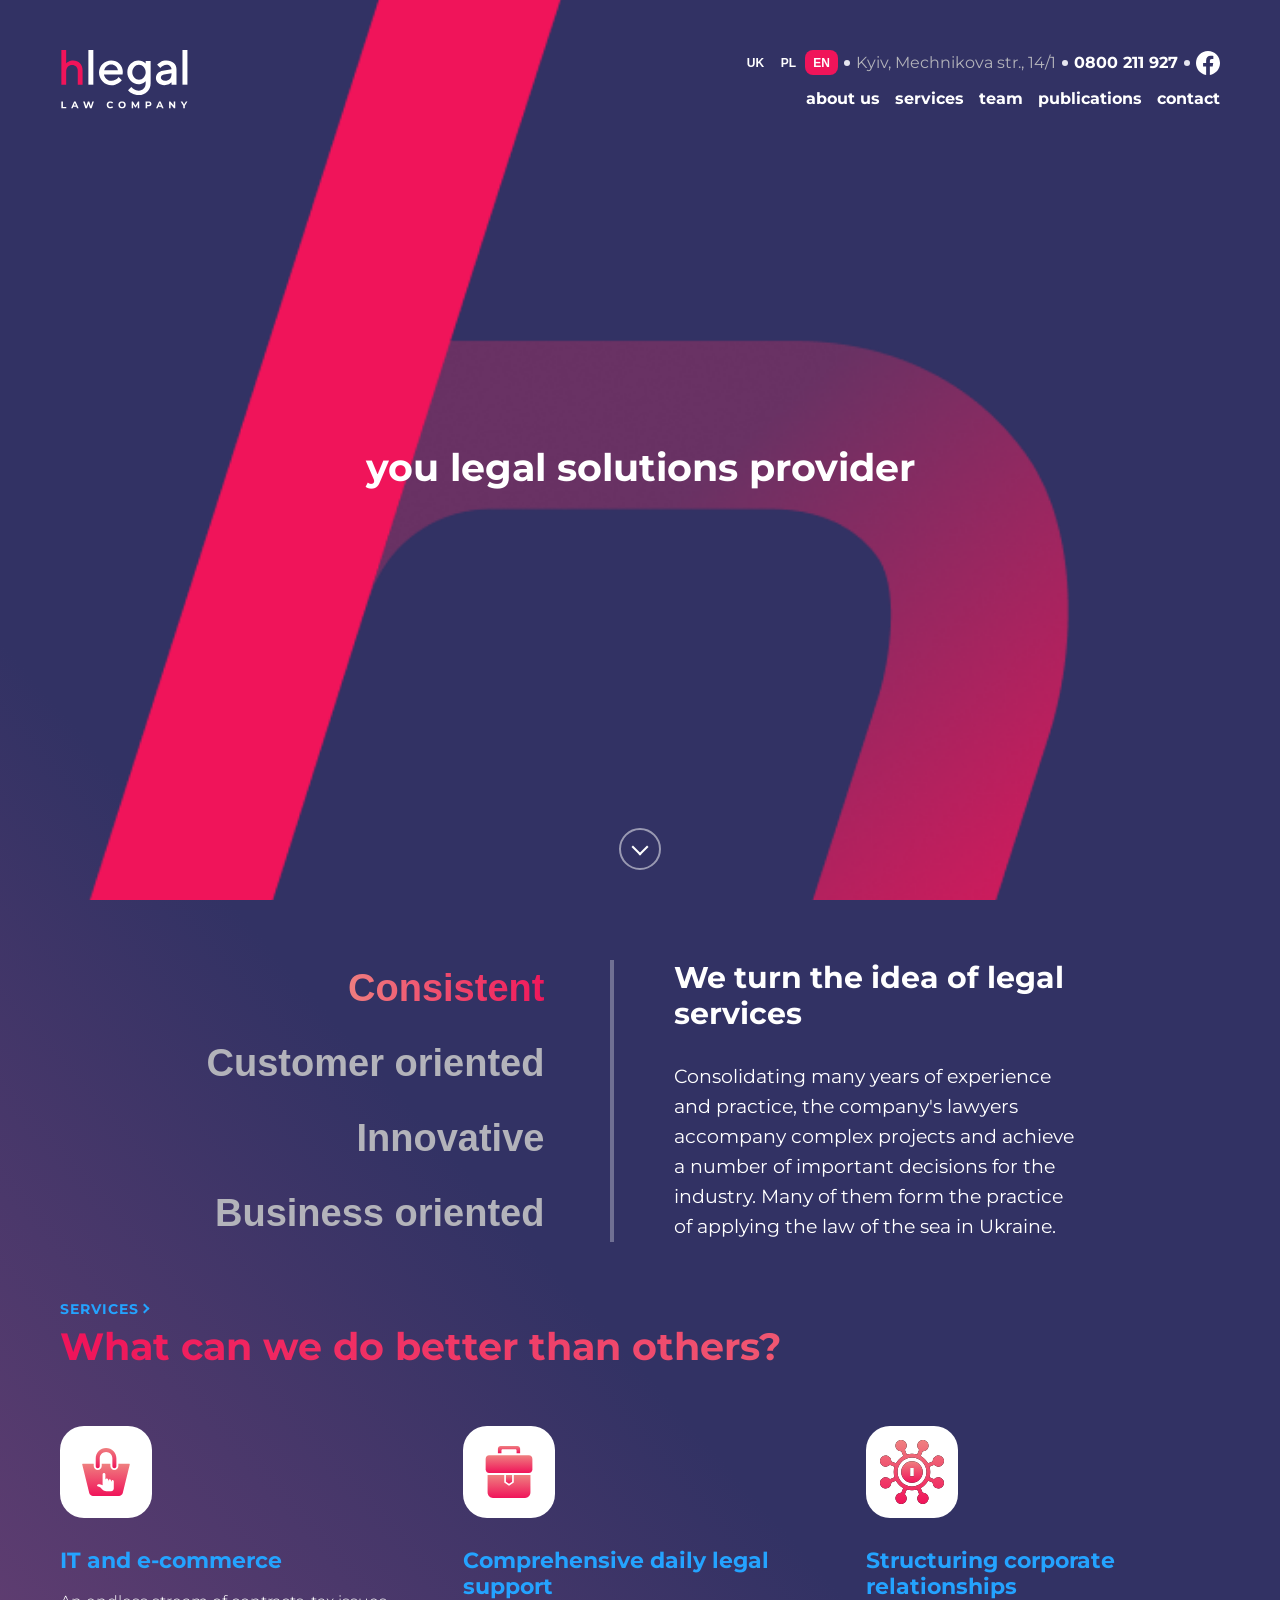
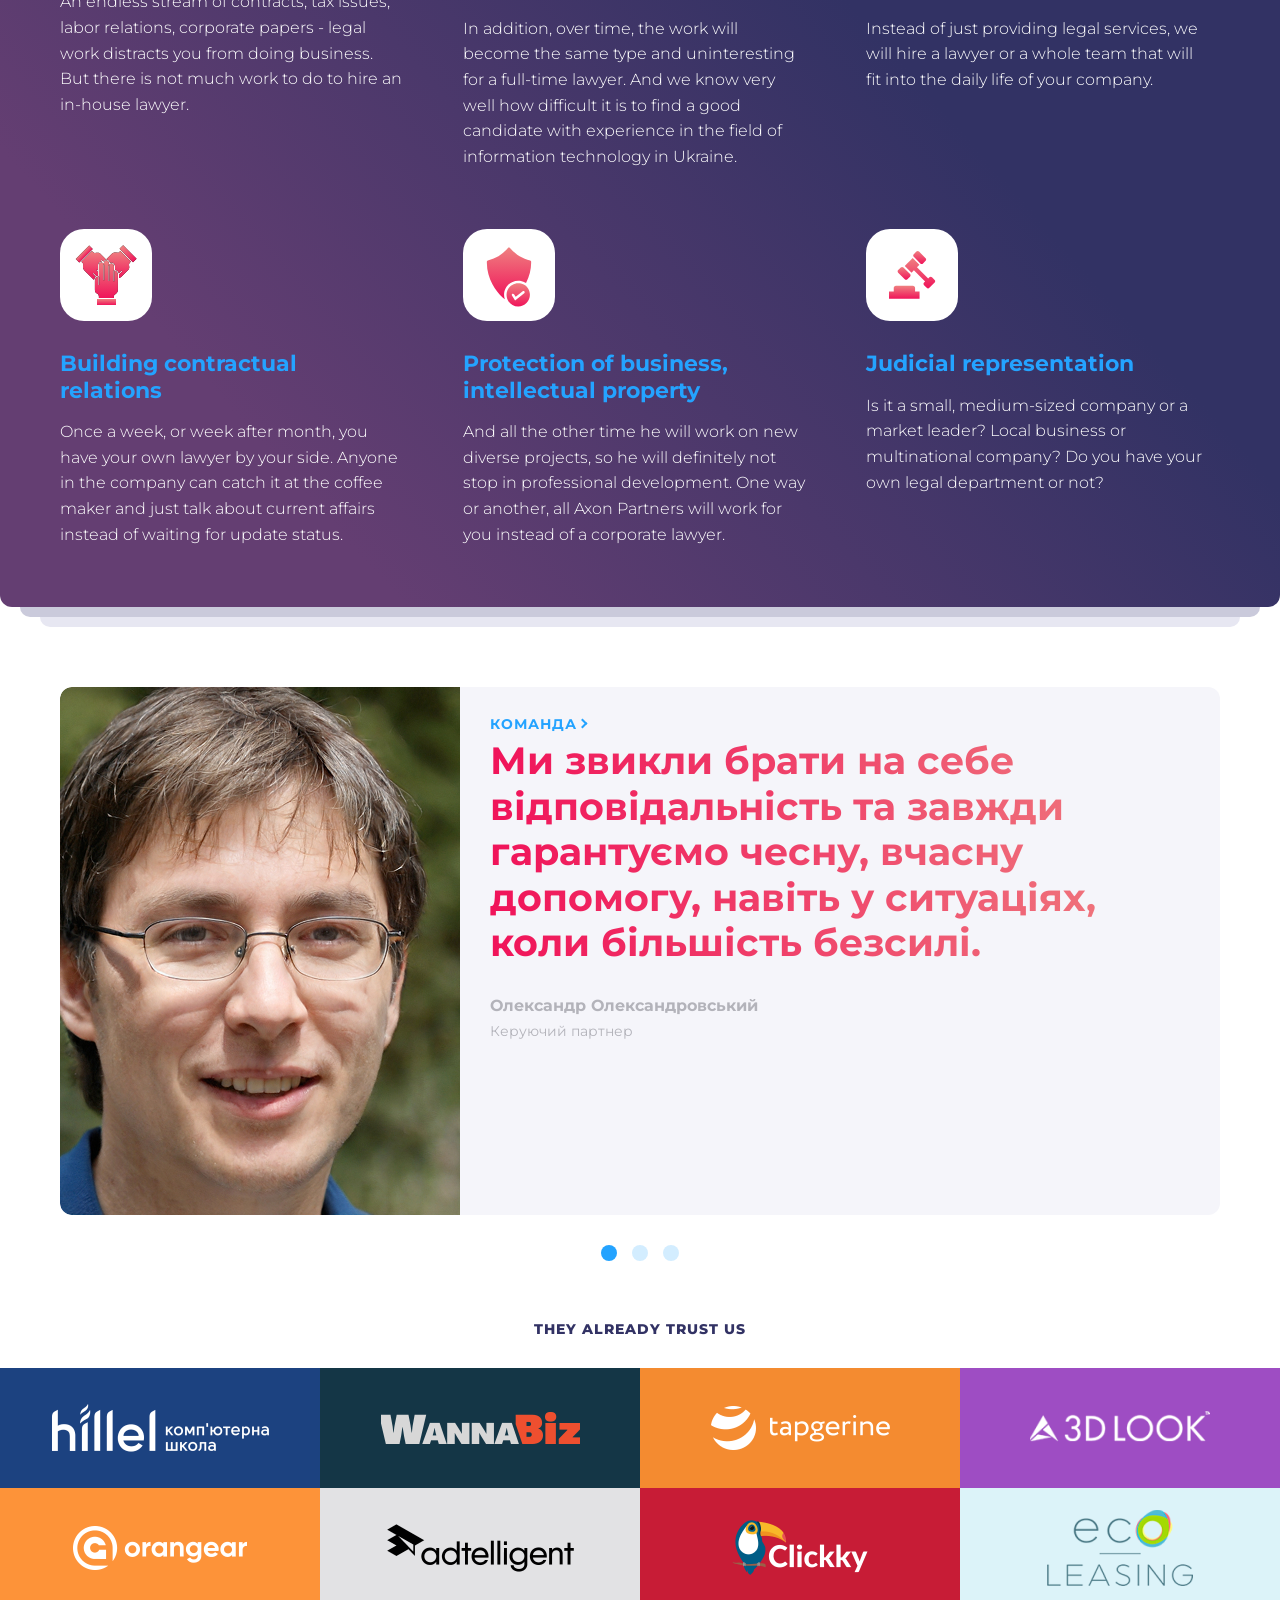
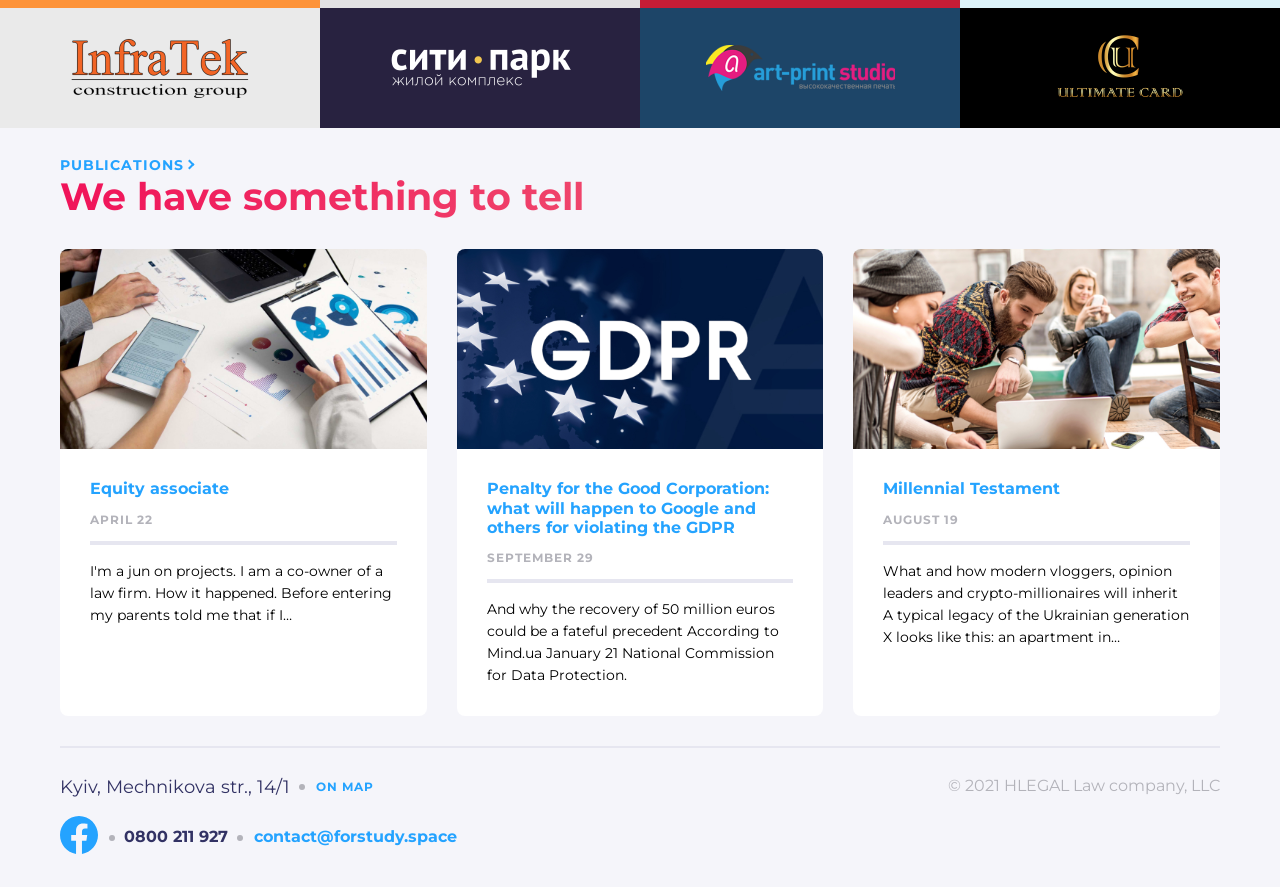
==== commit cc4b0270: "hw-final completed" ====
--- a/index.html
+++ b/index.html
@@ -1,13 +1,410 @@
 <!DOCTYPE html>
 <html lang="en">
+
 <head>
     <meta charset="UTF-8">
     <meta name="viewport" content="width=device-width, initial-scale=1.0">
     <title>hw-14</title>
 
     <link rel="stylesheet" href="css/style.css">
+    <script src="js/script.js"></script>
 </head>
+
 <body>
-    
+    <main class="wrapper">
+
+        <div class="wrapper-gradient">
+
+            <header>
+
+                <div class="header-wrapper">
+                    <div class="language-wrapper">
+                        <div class="language">
+                            <button>UK</button>
+                            <button>PL</button>
+                            <button class="active">EN</button>
+                        </div>
+                        <p class="header-address">Kyiv, Mechnikova str., 14/1</p>
+                        <a class="header-tel" href="tel:0800211927">0800 211 927</a>
+                        <a class="header-facebook" href="#">
+                            <svg width="24" height="24">
+                                <use href="/img/sprite.svg#facebook"></use>
+                            </svg>
+                        </a>
+
+                    </div>
+
+                    <div class="logo-wrapper">
+                        <img class="header-logo" src="img/logo.svg" alt="logo" />
+
+                        <button class="burger-menu" id="menu">
+                            <span></span>
+                        </button>
+                    </div>
+
+                    <nav class="desktop-menu">
+                        <ul class="header-menu">
+                            <li><a href="#" class="nav-link">about us</a></li>
+                            <li><a href="#" class="nav-link">services</a></li>
+                            <li><a href="#" class="nav-link">team</a></li>
+                            <li><a href="#" class="nav-link">publications</a></li>
+                            <li><a href="#" class="nav-link">contact</a></li>
+                        </ul>
+                    </nav>
+
+                </div>
+
+                <h1>you legal solutions provider</h1>
+
+                <button class="header-btn"></button>
+
+                <div class="mobile-panel" id="panel">
+
+                    <button class="close-btn" id="close-menu"></button>
+
+                    <nav class="mobile-menu">
+                        <ul>
+                            <li><a href="#" class="mobile-navlink">about us</a></li>
+                            <li><a href="#" class="mobile-navlink">послуги</a></li>
+                            <li><a href="#" class="mobile-navlink">команда</a></li>
+                            <li><a href="#" class="mobile-navlink active">публікації</a></li>
+                            <li><a href="#" class="mobile-navlink">контакти</a></li>
+                        </ul>
+                    </nav>
+
+                </div>
+
+            </header>
+
+
+
+
+            <section class="advantages">
+
+                <ul class="btn-list">
+                    <li><button class="active">Consistent</button></li>
+                    <li><button>Customer oriented</button></li>
+                    <li><button>Innovative</button></li>
+                    <li><button>Business oriented</button></li>
+                </ul>
+
+                <span class="separator"></span>
+
+                <div class="legal-services">
+
+                    <h2>We turn the idea of legal services</h2>
+
+                    <p>Consolidating many years of experience and practice, the company's lawyers accompany complex
+                        projects
+                        and achieve a number of important decisions for the industry. Many of them form the practice of
+                        applying the law of the sea in Ukraine.</p>
+
+                </div>
+
+            </section>
+
+            <section class="services">
+                <a class="section-link link" href="#">Services</a>
+
+                <h2 class="services-title text-gradient">What can we do better than others?</h2>
+
+                <div class="services-card-wrapper">
+
+                    <div class="services-card">
+                        <div class="services-card-img-bg">
+                            <svg width="64" height="64">
+                                <use href="/img/sprite.svg#ecommerce"></use>
+                            </svg>
+                        </div>
+
+                        <h3 class="services-card-title">IT and e-commerce</h3>
+                        <p class="services-card-text">An endless stream of contracts, tax issues, labor relations,
+                            corporate
+                            papers - legal work distracts you from doing business. But there is not much work to do to
+                            hire
+                            an in-house lawyer.</p>
+
+                    </div>
+
+                    <div class="services-card">
+                        <div class="services-card-img-bg">
+                            <svg width="64" height="64">
+                                <use href="/img/sprite.svg#support"></use>
+                            </svg>
+                        </div>
+
+                        <h3 class="services-card-title">Comprehensive daily legal support</h3>
+
+                        <p class="services-card-text">In addition, over time, the work will become the same type and
+                            uninteresting for a full-time lawyer. And we know very well how difficult it is to find a
+                            good
+                            candidate with experience in the field of information technology in Ukraine.
+                        </p>
+
+                    </div>
+
+                    <div class="services-card">
+                        <div class="services-card-img-bg">
+                            <svg width="64" height="64">
+                                <use href="/img/sprite.svg#corporate"></use>
+                            </svg>
+                        </div>
+
+                        <h3 class="services-card-title">Structuring corporate relationships</h3>
+
+                        <p class="services-card-text">Instead of just providing legal services, we will hire a lawyer or
+                            a whole team that will fit into the daily life of your company.
+                        </p>
+
+                    </div>
+
+                    <div class="services-card">
+                        <div class="services-card-img-bg">
+                            <svg width="64" height="64">
+                                <use href="/img/sprite.svg#trust"></use>
+                            </svg>
+                        </div>
+
+                        <h3 class="services-card-title">Building contractual relations</h3>
+
+                        <p class="services-card-text">Once a week, or week after month, you have your own lawyer by your
+                            side. Anyone in the company can catch it at the coffee maker and just talk about current
+                            affairs instead of waiting for update status.
+                        </p>
+
+                    </div>
+
+                    <div class="services-card">
+                        <div class="services-card-img-bg">
+                            <svg width="64" height="64">
+                                <use href="/img/sprite.svg#protection"></use>
+                            </svg>
+                        </div>
+
+                        <h3 class="services-card-title">Protection of business, intellectual property</h3>
+
+                        <p class="services-card-text">And all the other time he will work on new diverse projects, so he
+                            will definitely not stop in professional development. One way or another, all Axon Partners
+                            will work for you instead of a corporate lawyer.
+                        </p>
+
+                    </div>
+
+                    <div class="services-card">
+                        <div class="services-card-img-bg">
+                            <svg width="64" height="64">
+                                <use href="/img/sprite.svg#court"></use>
+                            </svg>
+                        </div>
+
+                        <h3 class="services-card-title">Judicial representation</h3>
+
+                        <p class="services-card-text">Is it a small, medium-sized company or a market leader? Local
+                            business or multinational company? Do you have your own legal department or not?
+                        </p>
+
+                    </div>
+
+
+
+
+                </div>
+
+            </section>
+
+
+        </div>
+
+        <section class="team">
+
+            <div class="team-card">
+
+                <div class="team-photo"></div>
+
+                <div class="team-text">
+
+                    <a class="section-link link" href="#">команда</a>
+
+                    <h3 class="team-title text-gradient">Ми звикли брати на себе відповідаль&shy;ність та завжди
+                        гарантуємо чесну, вчасну допомогу, навіть у ситуаціях, коли більшість безсилі.</h3>
+
+                    <p class="team-name">Олександр Олександровський</p>
+
+                    <span class="team-position">Керуючий партнер</span>
+
+                </div>
+
+            </div>
+
+            <div class="team-btn-wrapper">
+                <button class="team-btn active"></button>
+                <button class="team-btn"></button>
+                <button class="team-btn"></button>
+            </div>
+
+
+        </section>
+
+        <section class="clients">
+
+            <p class="clients-text">They already trust us</p>
+
+            <div class="clients-wrapper">
+                <div class="hillel"><img width="217" height="48" src="img/clients/hillel.png" alt="hillel"></div>
+                <div class="wanna-biz"><img width="199" height="32" src="img/clients/wannabiz.png" alt="wannabiz"></div>
+                <div class="tapgerine"><img width="179" height="44" src="img/clients/tapgerine.png" alt="tapgerine">
+                </div>
+                <div class="dlook"><img width="180" height="42" src="img/clients/3dlook.png" alt="3dlook"></div>
+                <div class="orangear"><img width="174" height="44" src="img/clients/orangear.png" alt="orangear"></div>
+                <div class="adtelligent"><img width="187" height="48" src="img/clients/adtelligent.png"
+                        alt="adtelligent"></div>
+                <div class="clickky"><img width="138" height="61" src="img/clients/clickky.png" alt="clickky"></div>
+                <div class="eco"><img width="146" height="76" src="img/clients/eco-leasing.png" alt="eco"></div>
+                <div class="infratek"><img width="182" height="60" src="img/clients/ingratek.png" alt="infratek"></div>
+                <div class="city"><img width="181" height="38" src="img/clients/city-par.png" alt="city"></div>
+                <div class="artprint"><img width="189" height="46" src="img/clients/artprint.png" alt="artprint"></div>
+                <div class="ultimate"><img width="152" height="95" src="img/clients/ultimatecard.png" alt="ultimate">
+                </div>
+            </div>
+        </section>
+
+
+        <section class="publications">
+
+            <div class="publications-container">
+
+                <a class="publications-link section-link link" href="#">Publications</a>
+
+                <h2 class="publications-name text-gradient">We have something to tell</h2>
+
+                <div class="publications-wrapper">
+
+                    <div class="publications-card">
+
+                        <div class="publications-card-img publications-img-april"></div>
+
+                        <div class="publications-text-wrapper">
+
+                            <h3 class="publications-text">Equity associate</h3>
+
+                            <p class="publications-months">April 22</p>
+
+                            <p class="publications-description">I'm a jun on projects. I am a co-owner of a law firm.
+                                How it
+                                happened. Before entering my parents told me that if I…</p>
+
+
+                        </div>
+
+
+                    </div>
+
+
+                    <div class="publications-card">
+
+                        <div class="publications-card-img publications-img-september"></div>
+
+                        <div class="publications-text-wrapper">
+
+                            <h3 class="publications-text">Penalty for the Good Corporation: what will happen to Google
+                                and
+                                others for violating the GDPR</h3>
+
+                            <p class="publications-months">September 29</p>
+
+                            <p class="publications-description">And why the recovery of 50 million euros could be a
+                                fateful
+                                precedent According to Mind.ua January 21 National Commission for Data Protection.</p>
+
+                        </div>
+
+
+                    </div>
+
+
+                    <div class="publications-card">
+
+                        <div class="publications-card-img publications-img-august"></div>
+
+                        <div class="publications-text-wrapper">
+
+                            <h3 class="publications-text">Millennial Testament</h3>
+
+                            <p class="publications-months">August 19</p>
+
+                            <p class="publications-description">What and how modern vloggers, opinion leaders and
+                                crypto-millionaires will inherit A typical legacy of the Ukrainian generation X looks
+                                like
+                                this:
+                                an apartment in…</p>
+
+                        </div>
+
+
+                    </div>
+
+
+                </div>
+
+            </div>
+
+        </section>
+
+        <footer>
+
+            <div class="footer-wrapper">
+
+                <span class="footer-separator"></span>
+
+
+                <div class="footer-grid">
+
+                    <div class="footer-item-address">
+
+                        <p class="footer-address">Kyiv, Mechnikova str., 14/1</p>
+
+                        <a class="footer-link link" href="#">On map</a>
+
+                    </div>
+
+                    <div class="footer-item-contacts">
+
+                        <a class="footer-facebook" href="#">
+                            <svg width="38" height="38">
+                                <use href="/img/sprite.svg#facebook"></use>
+                            </svg>
+                        </a>
+
+                        <a class="footer-tel" href="tel:0800211927">0800 211 927</a>
+
+                        <a class="footer-mail link" href="mailto:contact@forstudy.space">contact@forstudy.space</a>
+
+                    </div>
+
+                    <p class="footer-item-copyright">© 2021 HLEGAL Law company, LLC</p>
+
+                </div>
+
+
+
+            </div>
+
+
+
+
+        </footer>
+
+
+
+
+    </main>
+
+
+
+
+
+
+
 </body>
+
 </html>
--- a/css/style.css
+++ b/css/style.css
@@ -27,13 +27,1138 @@
     font-family: 'Montserrat', sans-serif;
 }
 
+.wrapper {
+    max-width: 1920px;
+    margin: 0 auto;
+}
+
+.wrapper-gradient {
+    background: var(--gradient-supersoft);
+    border-radius: 0 0 12px 12px;
+
+}
+
+.text-gradient {
+    background: var(--gradient-red-text);
+    -webkit-background-clip: text;
+    background-clip: text;
+    -webkit-text-fill-color: transparent;
+  }
+
+
+
 .link {
     color: var(--active-color-regular);
 }
 
+
 .link:hover {
     color: var(--accent-color);
 }
 
+
+.section-link {
+    position: relative;
+    font-weight: 700;
+    font-size: 14px;
+    letter-spacing: 1px;
+    text-transform: uppercase;
+    text-decoration: none;
+}
+.section-link::after {
+    position: absolute;
+    content: '';
+    width: 5px;
+    height: 5px;
+    top: 5px;
+    right: -9px;
+    border-bottom: 2px solid var(--active-color-regular);
+    border-right: 2px solid var(--active-color-regular);
+    transform: rotate(-45deg);
+}
+
+
+
+
+
 /* Header */
 
+header {
+    height: 100vh;
+    padding-bottom: 30px;
+    display: flex;
+    flex-direction: column;
+    justify-content: space-between;
+    background:url(/img/header-bg.png);
+    background-position: center;
+    background-size: cover;
+    
+}
+
+.language-wrapper {
+    display: flex;
+    gap: 6px;
+    background:rgba(245, 245, 250, 0.2);
+    justify-content: space-between;
+    align-items: center;
+    padding: 10px 15px;
+}
+.language button {
+    width: 33px;
+    height: 25px;
+    border: none;
+    background: none;
+    color: white;
+    font-weight: 700;
+    font-size: 12px;
+    border-radius: 8px;
+}
+.language button:not(.active):hover {
+    background: #fff;
+    color: var(--accent-color);
+
+}
+.language .active {
+    background: var(--accent-color);
+}
+
+
+
+.language {
+    display: flex;
+}
+.header-address {
+    font-size: 16px;
+    color: var(--color-grey-text);
+    display: none;
+}
+
+.header-address:after,
+.header-address:before {
+    content: '';
+    width: 6px;
+    height: 6px;
+    border-radius: 100%;
+    background: var(--color-grey-separator);
+    display: block;
+}
+
+.header-tel {
+    font-weight: 700;
+    font-size: 16px;
+    color: white;
+    text-decoration: none;
+}
+.header-tel:hover {
+    color: var(--active-color-hover);
+    text-decoration: underline;
+
+}
+.header-facebook:before{
+    content: '';
+    width: 6px;
+    height: 6px;
+    border-radius: 100%;
+    background: var(--color-grey-separator);
+    display: block;
+}
+.header-facebook {
+    display: none;
+    align-items: center;
+    gap: 6px;
+    
+}
+
+.header-facebook:hover svg {
+    fill: var(--active-color-hover);
+}
+.logo-wrapper {
+    display: flex;
+    padding: 12px 15px;
+    align-items: center;
+
+} 
+.header-logo {
+    width: 70px;
+    height: 32px;
+}
+  .burger-menu {
+        display: flex;
+        flex-direction: column;
+        align-items: center;
+        justify-content: space-between;
+        padding: 9px 7px;
+        width: 32px;
+        height: 32px;
+        background: none;
+        border: none;
+        margin-left: auto;
+        border-radius: 8px;
+
+  }
+  .burger-menu:active {
+    background: var(--color-grey-separator);
+  }
+
+.burger-menu::before,
+.burger-menu::after,
+.burger-menu span {
+        content: '';
+        width: 18px;
+        height: 2px;
+        background: white;
+    }
+ .desktop-menu {
+    margin-top: 30px;
+    display: none;
+
+ }   
+.header-menu {
+    display: flex;
+    gap: 15px;
+    font-size: 16px;
+    font-weight: 700;
+}
+.nav-link {
+     color: #fff;
+     text-decoration: none;
+}
+.nav-link:hover {
+    color: var(--active-color-hover);
+    text-decoration: underline;
+}
+
+h1 {
+    text-align: center;
+    font-weight: 700;
+    font-size: 38px;
+    line-height: 110%;
+    color:white;
+    width: 315px;
+    margin: 0 auto;
+}
+.header-btn {
+    width: 42px;
+    height: 42px;
+    border-radius: 100%;
+    background: none;
+    border: 2px solid rgba(255, 255, 255, 0.5);
+    display: block;
+    margin: 0 auto;
+}
+
+.header-btn:hover {
+    border-color: var(--accent-color);
+}
+
+.header-btn:after {
+  content: '';
+  width: 10px;
+  height: 10px;
+  border-right: 2px solid white;
+  border-bottom: 2px solid white;
+  transform: rotate(45deg); /*Повертає на 45 градусів для ефекту галочки */
+  display: inline-block;
+}
+
+.header-btn:hover:after {
+    border-color: var(--accent-color);
+}
+
+
+
+.mobile-panel {
+    display: flex;
+    flex-direction: column;
+    width: 96%;
+    height: 96%;
+    background: white;
+    border-radius: 12px;
+    position: absolute;
+    left: -96%;
+    top: 2%;
+    padding: 12px;
+    transition: all 200ms ease-in-out;
+}
+
+.mobile-panel.show {
+    left: 2%;
+}
+
+.close-btn {
+    margin-left: auto;
+    width: 32px;
+    height: 32px;
+    position: relative;
+    border: none;
+    background: none;
+}
+
+.close-btn::before,
+.close-btn::after {
+  content: '';
+  position: absolute;
+  width: 100%;
+  height: 2px;
+  background-color:rgba(236, 111, 93, 1);
+  top: 50%;
+  left: 0;
+}
+
+.close-btn::before {
+  transform: rotate(45deg);
+}
+
+.close-btn::after {
+  transform: rotate(-45deg);
+}
+
+.mobile-menu {
+    margin-top: 20px;
+}
+.mobile-navlink {
+    line-height: 29px;
+    padding-top: 7px;
+    padding-bottom: 7px;
+    margin-bottom: 15px;
+    display: block;
+    width: 100%;
+    text-align: center;
+    background: var(--color-grey-bg);
+    font-weight: 700;
+    font-size: 24px;
+    color: var(--active-color-regular);
+    border-radius: 12px;
+    text-decoration: none;
+}
+.mobile-navlink:active {
+    background: var(--color-grey-separator);
+}
+.mobile-navlink.active {
+    color: var(--accent-color);
+}
+
+
+/* LEGAL-SERVICES  */
+
+.advantages {
+    overflow: hidden;
+}
+
+.btn-list {
+    display: flex;
+    gap: 30px;
+    padding: 30px;
+    overflow: auto;
+
+}
+.btn-list button {
+    border: none;
+    background: none;
+    color: var(--color-grey-text);
+    white-space: nowrap;
+    font-weight: 700;
+    font-size: 30px;
+}
+.btn-list button:hover {
+    color: var(--accent-color);
+}
+
+.btn-list button.active {
+    background: linear-gradient(90.13deg, #EF8080 0.84%, #F0145A 99.96%);
+    -webkit-background-clip: text;
+    background-clip: text;
+    -webkit-text-fill-color: transparent;
+}
+
+.legal-services {
+    padding: 34px 30px 30px;
+  
+}
+.separator {
+    display: block;
+    height: 4px;
+    background: rgba(255, 255, 255, 0.3);
+    margin: 0 30px;
+
+}
+
+.legal-services h2 {
+    font-weight: 700;
+    font-size: 20px;
+    color: white;
+    margin-bottom: 30px;
+    line-height: 1.2;
+}
+
+.legal-services p {
+    font-weight: 400;
+    font-size: 19px;
+    color:#FFFFFF;
+    line-height: 30px;
+}
+
+                            /* services */
+
+.services {
+    position: relative;
+    padding: 0 30px 60px;
+}
+.services::after {
+    content: '';
+    position: absolute;
+    height: 10px;
+    background: rgba(202, 202, 219, 1);
+    border-radius: 0 0 12px 12px;
+    left: 20px;
+    right: 20px;
+    bottom: -10px;
+}
+
+.services::before {
+    content: '';
+    height: 10px;
+    position: absolute;
+    bottom: -20px;
+    right: 40px;
+    left: 40px;
+    background: rgba(231, 231, 242, 1);
+    border-radius: 0 0 12px 12px;
+
+}
+
+.services-title {
+    margin-top: 10px;
+    font-weight: 700;
+    font-size: 30px;
+    margin-bottom: 30px;
+
+}
+
+.services-card-wrapper {
+    display: flex;
+    flex-direction: column;
+    gap: 30px;
+}
+.services-card-img-bg {
+    display: flex;
+    justify-content: center;
+    align-items: center;
+    background-color: white;
+    border-radius: 24px;
+    width: 92px;
+    height: 92px;
+    
+}
+.services-card-title {
+    line-height: 1.2;
+    margin-top: 30px;
+    margin-bottom: 15px;
+    font-weight: 700;
+    font-size: 22px;
+    color: var(--active-color-regular);
+}
+
+.services-card-text {
+    font-weight: 300;
+    font-size: 16px;
+    color: white;line-height: 1.6;
+}
+
+
+
+/* section team  */
+
+.team {
+    padding: 50px 30px 60px;
+  
+}
+
+.team-card {
+    max-width: 500px;
+    margin: 0 auto;
+    border-radius: 12px;
+    overflow: hidden;
+
+}
+
+.team-photo {
+    background-image: url("/img/team-olex.jpg");
+    background-position: center;
+    height: 500px;
+
+}
+
+.team-text {
+    padding: 30px;
+    background: var(--color-grey-bg);
+}
+
+.team-title {
+    margin-top: 5px;
+    margin-bottom: 30px;
+    font-weight: 700;
+    font-size: 30px;
+    line-height: 1.2;
+}
+
+.team-name {
+    font-weight: 700;
+    font-size: 16px;
+    color: var(--color-grey-text);
+    margin-bottom: 6px;
+    line-height: 1.2;
+}
+
+.team-position {
+    color: var(--color-grey-text);
+    font-size: 14px;
+    line-height: 1.5;
+}
+
+.team-btn-wrapper {
+    margin-top: 30px;
+    display: flex;
+    justify-content: center;
+    gap: 15px;
+}
+
+.team-btn {
+    width: 16px;
+    height: 16px;
+    background-color: var(--active-color-regular);
+    border-radius: 100%;
+    border: none;
+    opacity: 20%;
+}
+
+.team-btn.active,
+.team-btn:active {
+    opacity: 100%;
+}  
+
+.team-btn:not(.active):hover {
+    opacity: 60%;
+}
+
+
+                /* clients */
+        
+.clients-text {
+    text-align: center;
+    text-transform: uppercase;
+    font-weight: 800;
+    font-size: 14px;
+    letter-spacing: 1px;
+    color: var(--main-color);
+    margin-bottom: 30px;
+    line-height: 1.2;
+}                
+
+.clients-wrapper div {
+    height: 120px;
+    justify-content: center;
+    align-items: center;
+}
+
+.hillel {
+    display: flex;
+    background: rgba(28, 66, 128, 1);
+}
+.wanna-biz {
+    display: flex;
+    background: rgba(20, 54, 70, 1);
+}
+.tapgerine {
+    background:  #F48B30;
+    display: flex;
+
+}
+.dlook {
+    display: flex;
+    background: rgba(158, 77, 195, 1);
+}
+.orangear {
+    display: flex;
+    background: rgba(253, 147, 57, 1);
+}
+.adtelligent {
+    display: flex;
+    background: rgba(226, 226, 228, 1);
+}
+.clickky {
+    background: rgba(199, 28, 54, 1);
+    display: none;
+}
+.eco {
+    background: rgba(220, 243, 249, 1);
+    display: none;
+}
+.infratek {
+    background: rgba(234, 234, 234, 1);
+    display: none;
+}
+.city {
+    background: rgba(40, 34, 64, 1);
+    display: none;
+}
+.artprint {
+    background: rgba(29, 69, 104, 1);
+    display: none;
+}
+.ultimate {
+    background: rgba(0, 0, 0, 1);
+    display: none;
+}
+
+
+
+                /* publications */
+
+
+.publications {
+    background-color: var(--color-grey-bg);
+    padding: 30px;
+}
+
+.publications-container {
+    max-width: 1600px;
+    margin: 0 auto;
+}
+
+.publications-link {
+    margin-bottom: 5px;
+}
+
+.publications-name {
+    font-weight: 700;
+    font-size: 30px;
+    margin-bottom: 30px;
+    line-height: 1.2;
+}
+
+.publications-wrapper {
+    display: flex;
+    flex-direction: column;
+    align-items: center;
+    gap: 30px;
+}
+
+.publications-card {
+    max-width: 500px;
+    border-radius: 8px;
+    overflow: hidden;
+    background-color: #fff;
+}
+
+.publications-card-img {
+    background-size: cover;
+    background-position: center;
+    height: 200px;
+    width: 100%;
+}
+
+.publications-img-april {
+    background-image: url(/img/publication-april.jpg);
+}
+
+.publications-img-september {
+    background-image: url(/img/publication-september.jpg);
+}
+
+.publications-img-august {
+    background-image: url(/img/publication-august.jpg);
+}
+
+.publications-text-wrapper {
+    padding: 30px;
+}
+
+.publications-text {
+    margin-bottom: 15px;
+    color: var(--active-color-regular);
+    font-weight: 700;
+    font-size: 16px;
+    line-height: 1.2;
+}
+
+.publications-months {
+    margin-bottom: 15px;
+    font-weight: 700;
+    font-size: 12px;
+    text-transform: uppercase;
+    color: var(--color-grey-text);
+    letter-spacing: 1px;
+}
+
+.publications-description {
+    border-top: 4px solid var(--color-grey-separator);
+    padding-top: 15px;
+    font-weight: 400;
+    font-size: 14px;
+    line-height: 22px;
+    color: #000000;
+}
+
+
+
+
+                                        /* FOOTER */
+
+footer {
+    padding: 0 30px 30px;
+    background-color: var(--color-grey-bg);
+}
+
+.footer-separator {
+    margin-bottom: 30px;
+    display: block;
+    width: 100%;
+    height: 2px;
+    background-color: var(--color-grey-separator);
+}
+
+.footer-grid {
+    display: grid;
+    grid-template-columns: 1fr;
+    text-align: center;
+}
+
+.footer-item-address {
+    margin-bottom: 20px;
+}
+
+.footer-address {
+    font-size: 18px;
+    color: var(--main-color);
+    padding-bottom: 10px;
+}
+
+.footer-link {
+    text-decoration: none;
+    text-transform: uppercase;
+    font-weight: 700;
+    font-size: 12px;
+    letter-spacing: 1px;
+}
+
+.footer-item-contacts {
+    display: flex;
+    flex-direction: column;
+    align-items: center;
+    gap: 10px;
+}
+
+.footer-facebook {
+    color: var(--active-color-regular);
+}
+
+.footer-tel {
+    font-weight: 700;
+    font-size: 16px;
+    color: var(--main-color);
+    text-decoration: none;
+}
+
+.footer-tel:hover,
+.footer-facebook:hover {
+    color: var(--active-color-hover);
+}
+
+.footer-mail {
+    font-weight: 700;
+    font-size: 16px;
+    margin-bottom: 30px;
+    text-decoration: none;
+}
+
+.footer-item-copyright {
+    font-size: 16px;
+    color: var(--color-grey-text);
+}
+
+
+
+
+
+@media (min-width:768px) {
+
+      header {
+        padding: 50px 60px 30px;
+    }
+    .header-address {
+        display: flex;
+        align-items: center;
+        gap:6px;
+
+    }    
+    .language-wrapper {
+        padding: 0;
+        background: none;
+        justify-content: flex-start;
+    }
+    .logo-wrapper {
+        padding: 0;
+        margin-top: 30px;
+      
+    }
+    .header-logo {
+        width: 130px;
+        height: 60px;
+    }
+    .burger-menu {
+        display: none;
+    }
+
+    .header-facebook {
+        color: white;
+        display: flex;  
+    }
+    .desktop-menu {
+        display: block;
+    }
+   h1 {
+    width: auto;
+   }
+   .mobile-panel {
+    display: none;
+   }
+
+
+   
+   /* advantages */
+
+
+   .btn-list  {
+    padding: 60px;
+   }
+   .btn-list button {
+    font-size: 38px;
+   }
+   .legal-services {
+    padding: 64px 60px 60px;
+    }
+    .legal-services h2 {
+    font-size: 30px;
+    }
+    .separator {
+        margin: 0 60px;
+    }
+
+    .services {
+        padding: 0 60px 60px;
+
+    }
+    .services-title {
+    font-size: 38px;
+    margin-bottom: 60px;
+
+   }
+    .services-card-wrapper {
+        flex-direction: row;
+        flex-wrap: wrap;
+        gap: 60px;
+    }
+    .services-card {
+        width: calc(50% - 30px);     
+    }
+
+    /* team  */
+
+    .team {
+        padding: 80px 60px 60px;
+    
+   }
+   .team-title {
+    font-size: 38px;
+   }
+   .team-card {
+    max-width: 648px;
+    
+   }
+   .team-photo {
+    background-image: url(/img/team-olex-wide.jpg);
+   }
+
+            /* clients */
+
+    .clients-wrapper {
+        display: flex;
+        flex-wrap: wrap;
+    }
+    .clients-wrapper div {
+        width: 33.33%;
+    }
+    .clickky {
+        display: flex;
+    }
+    .eco {
+        display: flex;
+    }
+    .infratek {
+        display: flex;
+    }
+    .city {
+        display: flex;
+    }
+    .artprint {
+        display: flex;
+    }
+    .ultimate {
+        display: flex;
+    }
+
+
+
+                /* publications */
+
+
+.publications {
+    padding: 30px 60px;
+}
+
+.publications-link {
+    margin-bottom: 10px;
+}
+
+.publications-name {
+    font-size: 38px;
+}
+
+.publications-wrapper {
+    flex-direction: row;
+    flex-wrap: wrap;
+    align-items: stretch;
+}
+
+.publications-card {
+    width: calc(50% - 15px);
+}
+
+.publications-card:last-child {
+    width: 100%;
+    max-width: none;
+}
+
+
+                                        /* FOOTER */
+
+footer {
+    padding: 0 60px 30px;
+}
+.footer-grid {
+    text-align: left;
+    grid-template-columns: 1fr 1fr;
+    grid-template-rows: auto auto;
+}
+
+
+.footer-item-address {
+    display: flex;
+    align-items: center;
+    gap: 26px;
+}
+
+.footer-address {
+    padding-bottom: 0;
+    position: relative;
+
+}
+
+.footer-address::after {
+    content: '';
+    width: 6px;
+    height: 6px;
+    border-radius: 100%;
+    background-color: var(--color-grey-text);
+    position: absolute;
+    top: 6px;
+    right: -15px;
+}
+
+.footer-item-copyright {
+    text-align: right;
+}
+
+.footer-item-contacts {
+    order: 1;
+    flex-direction: row;
+    grid-area: 2 / 1 / 3 / 3;
+    gap: 26px;
+
+}
+
+.footer-mail {
+    margin-bottom: 0;
+}
+
+.footer-tel {
+    position: relative;
+}
+
+.footer-tel::after,
+.footer-tel::before {
+    content: '';
+    width: 6px;
+    height: 6px;
+    border-radius: 100%;
+    background-color: var(--color-grey-text);
+    position: absolute;
+    top: 6px;
+}
+
+.footer-tel::after {
+    right: -15px;
+}
+
+.footer-tel::before {
+    left: -15px;
+}
+
+}
+   
+
+
+
+@media (min-width:1024px) {
+
+    .header-wrapper {
+        position: relative;
+    }
+     .language-wrapper {
+        justify-content: flex-end;
+
+     }
+     
+     .logo-wrapper {
+        position: absolute;
+        margin-top: 0;
+        top: 0;
+     }
+     .desktop-menu {
+        display: flex;
+        justify-content: flex-end;
+        margin-top: 16px;
+     }
+    .advantages {
+        display: flex;
+        align-items: center;
+        justify-content: center;
+        gap: 60px;
+        padding: 60px;
+
+     }
+     .btn-list {
+        flex-direction: column;
+        align-items: flex-end;
+        overflow: visible;
+        padding: 0;
+     }
+     .separator {
+        align-self: stretch;
+        margin: 0;
+        width: 4px;
+        height: auto;
+        flex: none;
+
+     }
+     .legal-services {
+        padding: 0;
+        width: 405px;
+     }
+
+     .services-card {
+        width: calc(33% - 40px);     
+    }
+
+    /* team */
+
+    .team-card {
+        display: flex;
+        max-width: none;
+        
+    }
+    .team-photo {
+        background-image: url(/img/team-olex-528.jpg);
+        width: 400px;
+        flex: none;
+        height: 528px;
+    }
+
+                     /* clients  */
+
+    .clients-wrapper div {
+        width: 25%;
+    }
+
+
+                    /* publications */
+    .publications-card,
+    .publications-card:last-child {
+        width: calc(33.33% - 20px);
+}               
+
+}
+
+
+
+
+@media (min-width:1440px) {
+    .legal-services {
+        width: 580px;
+    }
+    .team-photo {
+        height: 344px;
+        background-image: url(/img/team-olex-344.jpg);
+    }
+    .team-card {
+        max-width: 1600px;
+    }
+    .clients-wrapper {
+        margin: 0 auto;
+        max-width: 1720px;
+    }
+
+    .footer-wrapper {
+        margin: 0 auto;
+        max-width: 1600px;
+    }
+
+
+
+}
+
+@media (min-width:1720px) {
+    .clients-wrapper {
+        border-radius: 12px;
+        overflow: hidden;
+    }
+
+    .clients {
+        padding-bottom: 60px;
+    }
+
+    
+}
+
+
+@media (min-width:1920px) {
+    header {
+        padding: 50px 160px 30px;
+    }
+     .legal-services {
+        width: 860px;
+    }
+
+    .services {
+        padding: 60px 160px;
+    }
+    .team-card  {
+        height: 298px;
+    }
+
+
+    
+    
+}
+
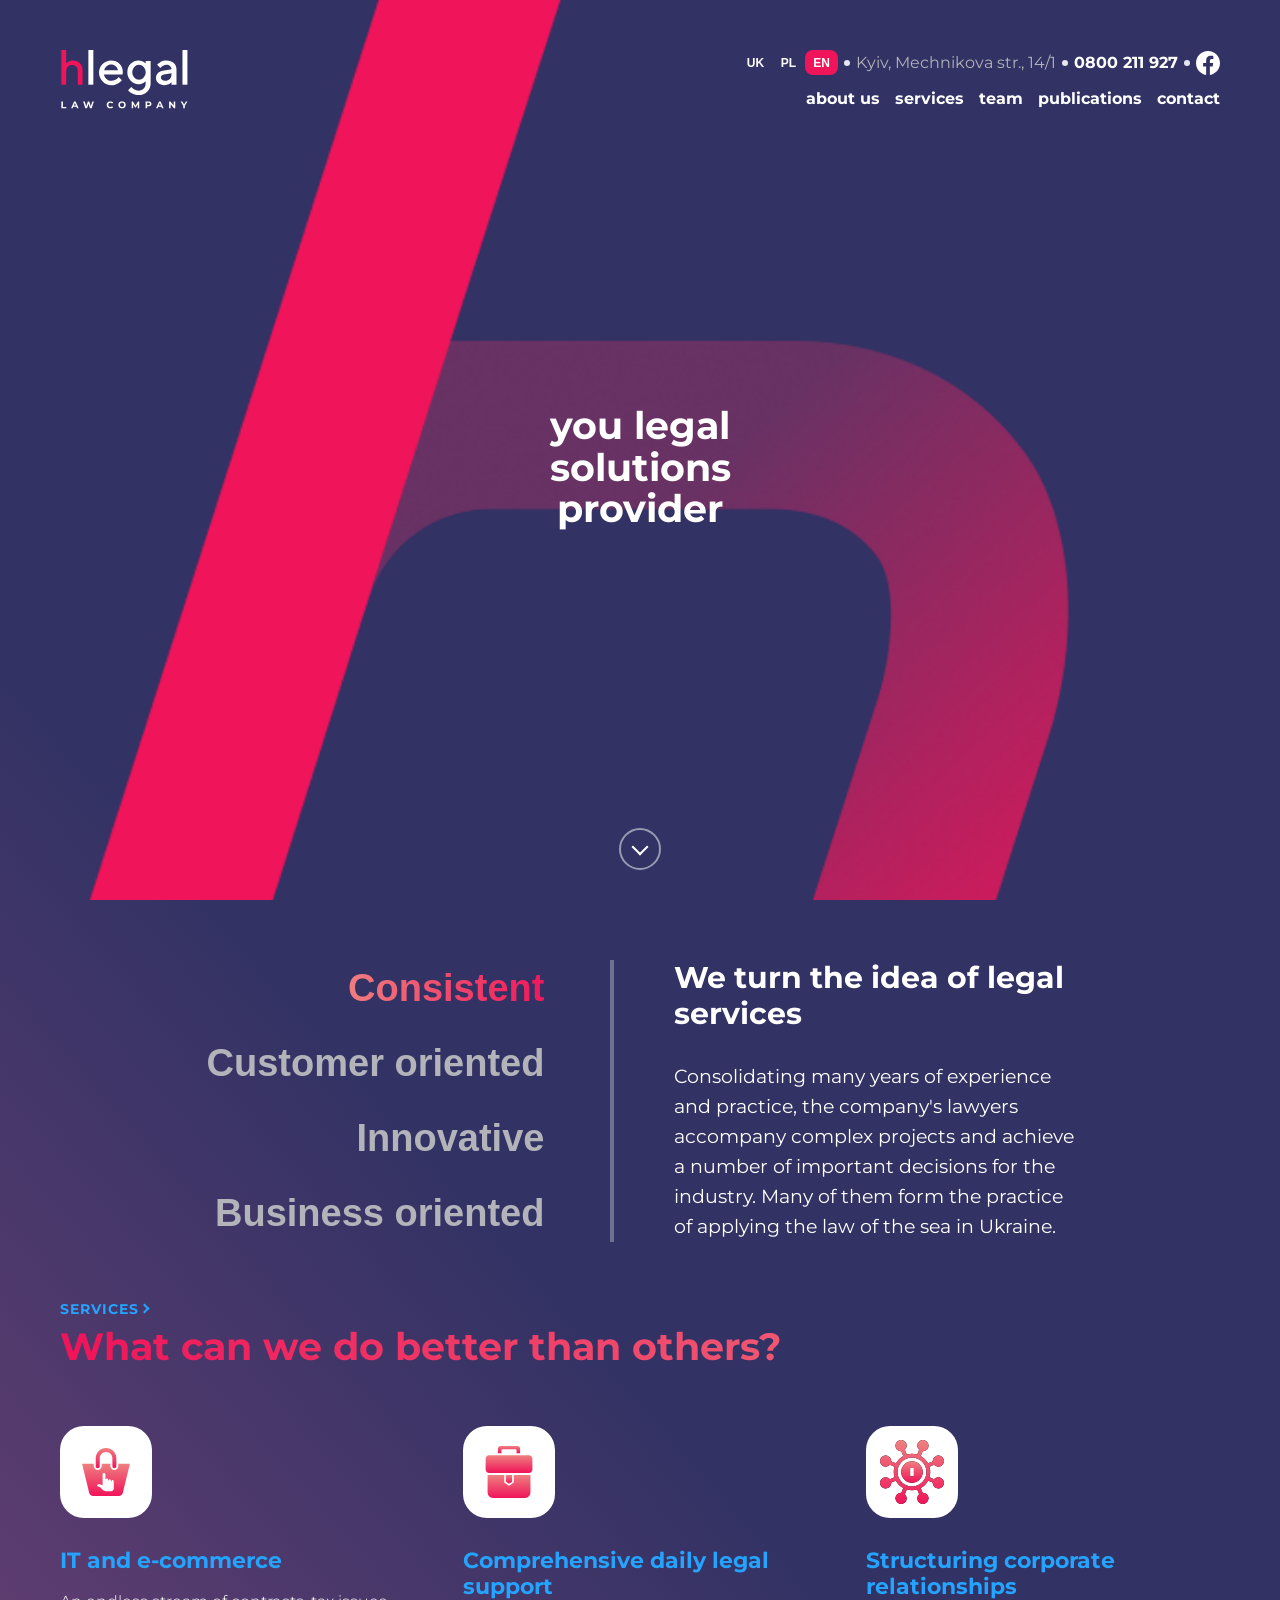
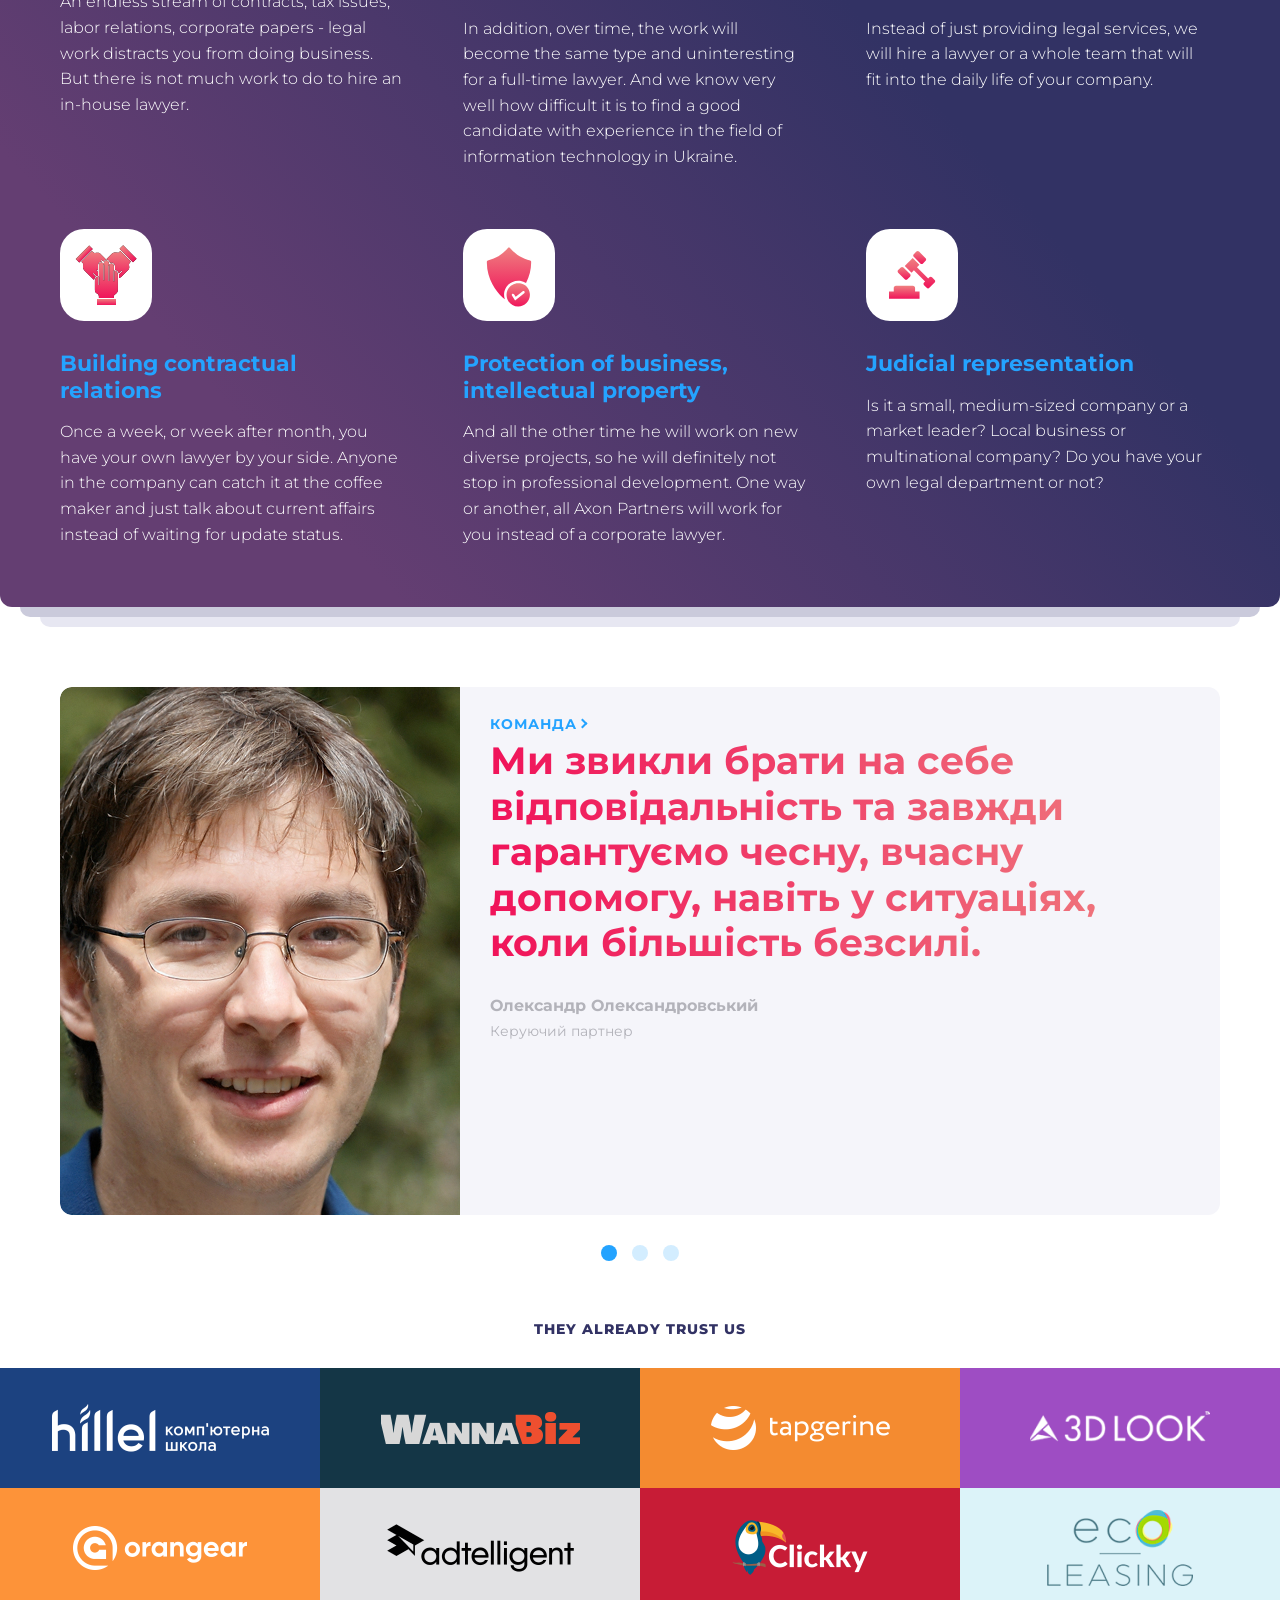
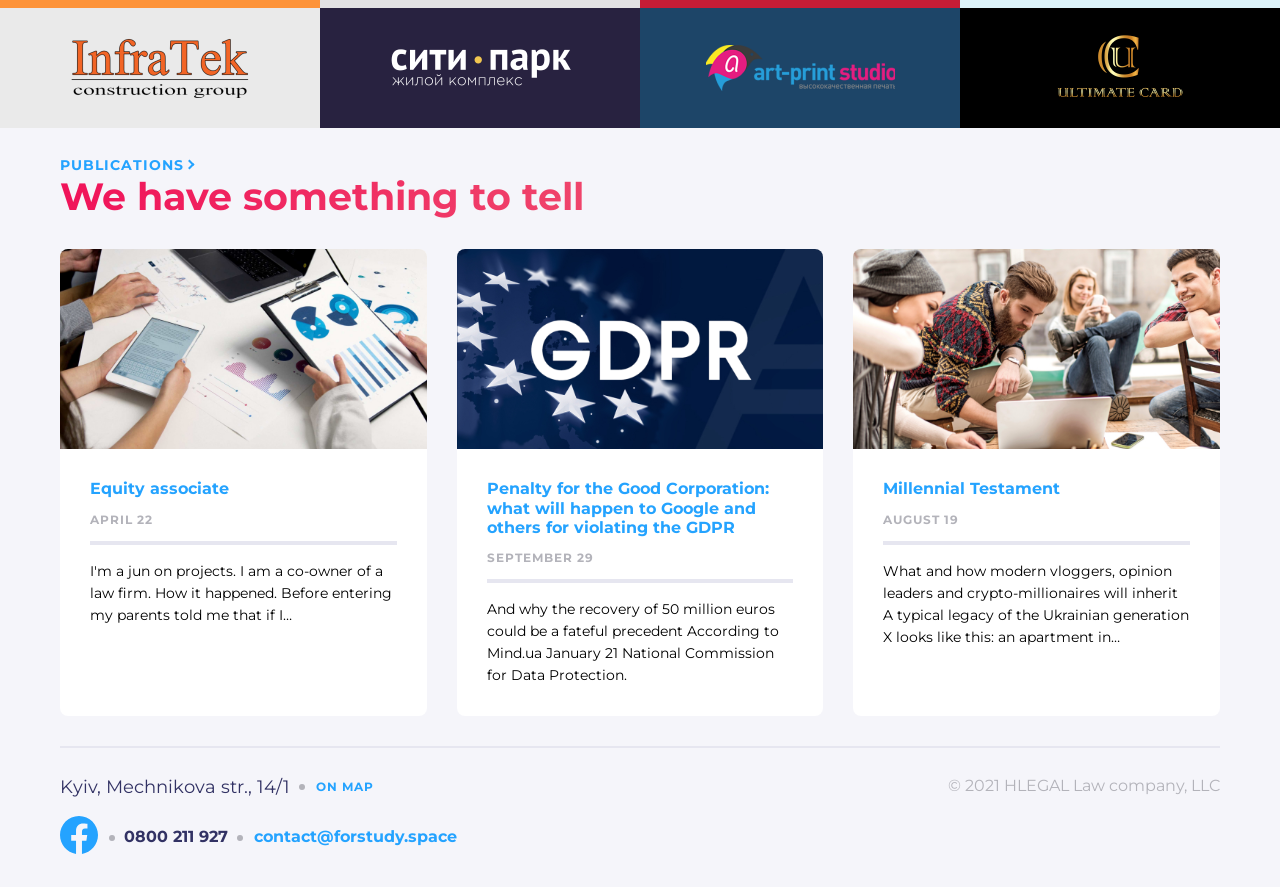
==== commit f1b7d41f: "add service page" ====
--- a/index.html
+++ b/index.html
@@ -6,18 +6,19 @@
     <meta name="viewport" content="width=device-width, initial-scale=1.0">
     <title>hw-14</title>
 
-    <link rel="stylesheet" href="css/style.css">
+    <link rel="stylesheet" href="css/index.css">
+    <link rel="stylesheet" href="css/main-page.css">
     <script src="js/script.js"></script>
 </head>
 
 <body>
-    <main class="wrapper">
+    <main>
 
         <div class="wrapper-gradient">
 
-            <header>
-
-                <div class="header-wrapper">
+            <section class="hero">
+
+                <header class="header-wrapper">
                     <div class="language-wrapper">
                         <div class="language">
                             <button>UK</button>
@@ -35,7 +36,9 @@
                     </div>
 
                     <div class="logo-wrapper">
-                        <img class="header-logo" src="img/logo.svg" alt="logo" />
+                        <a href="/">
+                            <img class="header-logo" src="img/logo.svg" alt="logo" />
+                        </a>
 
                         <button class="burger-menu" id="menu">
                             <span></span>
@@ -45,14 +48,14 @@
                     <nav class="desktop-menu">
                         <ul class="header-menu">
                             <li><a href="#" class="nav-link">about us</a></li>
-                            <li><a href="#" class="nav-link">services</a></li>
+                            <li><a href="services.html" class="nav-link">services</a></li>
                             <li><a href="#" class="nav-link">team</a></li>
                             <li><a href="#" class="nav-link">publications</a></li>
                             <li><a href="#" class="nav-link">contact</a></li>
                         </ul>
                     </nav>
 
-                </div>
+                </header>
 
                 <h1>you legal solutions provider</h1>
 
@@ -65,7 +68,7 @@
                     <nav class="mobile-menu">
                         <ul>
                             <li><a href="#" class="mobile-navlink">about us</a></li>
-                            <li><a href="#" class="mobile-navlink">послуги</a></li>
+                            <li><a href="services.html" class="mobile-navlink">послуги</a></li>
                             <li><a href="#" class="mobile-navlink">команда</a></li>
                             <li><a href="#" class="mobile-navlink active">публікації</a></li>
                             <li><a href="#" class="mobile-navlink">контакти</a></li>
@@ -74,9 +77,7 @@
 
                 </div>
 
-            </header>
-
-
+            </section>
 
 
             <section class="advantages">
--- a/css/index.css
+++ b/css/index.css
@@ -0,0 +1,3 @@
+@import url('https://fonts.googleapis.com/css2?family=Montserrat:ital,wght@0,100..900;1,100..900&display=swap');
+@import url('reset.css');
+@import url('global.css');
--- a/css/main-page.css
+++ b/css/main-page.css
@@ -0,0 +1,645 @@
+/* hero */
+
+.hero {
+    max-width: 1920px;
+    margin: 0 auto;
+    height: 100vh;
+    padding-bottom: 30px;
+    display: flex;
+    flex-direction: column;
+    justify-content: space-between;
+    background: url(/img/header-bg.png);
+    background-position: center;
+    background-size: cover;
+}
+
+h1 {
+    text-align: center;
+    font-weight: 700;
+    font-size: 38px;
+    line-height: 110%;
+    color: white;
+    width: 315px;
+    margin: 0 auto;
+}
+
+.header-btn {
+    width: 42px;
+    height: 42px;
+    border-radius: 100%;
+    background: none;
+    border: 2px solid rgba(255, 255, 255, 0.5);
+    display: block;
+    margin: 0 auto;
+}
+
+.header-btn:hover {
+    border-color: var(--accent-color);
+}
+
+.header-btn:after {
+    content: '';
+    width: 10px;
+    height: 10px;
+    border-right: 2px solid white;
+    border-bottom: 2px solid white;
+    transform: rotate(45deg); /*Повертає на 45 градусів для ефекту галочки */
+    display: inline-block;
+}
+
+.header-btn:hover:after {
+    border-color: var(--accent-color);
+}
+
+
+/* advantages  */
+
+.advantages {
+    overflow: hidden;
+}
+
+.btn-list {
+    display: flex;
+    gap: 30px;
+    padding: 30px;
+    overflow: auto;
+
+}
+
+.btn-list button {
+    border: none;
+    background: none;
+    color: var(--color-grey-text);
+    white-space: nowrap;
+    font-weight: 700;
+    font-size: 30px;
+}
+
+.btn-list button:hover {
+    color: var(--accent-color);
+}
+
+.btn-list button.active {
+    background: linear-gradient(90.13deg, #EF8080 0.84%, #F0145A 99.96%);
+    -webkit-background-clip: text;
+    background-clip: text;
+    -webkit-text-fill-color: transparent;
+}
+
+.legal-services {
+    padding: 34px 30px 30px;
+
+}
+
+.separator {
+    display: block;
+    height: 4px;
+    background: rgba(255, 255, 255, 0.3);
+    margin: 0 30px;
+
+}
+
+.legal-services h2 {
+    font-weight: 700;
+    font-size: 20px;
+    color: white;
+    margin-bottom: 30px;
+    line-height: 1.2;
+}
+
+.legal-services p {
+    font-weight: 400;
+    font-size: 19px;
+    color: #FFFFFF;
+    line-height: 30px;
+}
+
+/* services */
+
+.services {
+    padding: 0 30px 60px;
+    max-width: 1920px;
+    margin: 0 auto;
+}
+
+.services-title {
+    margin-top: 10px;
+    font-weight: 700;
+    font-size: 30px;
+    margin-bottom: 30px;
+}
+
+.services-card-wrapper {
+    display: flex;
+    flex-direction: column;
+    gap: 30px;
+}
+
+.services-card-img-bg {
+    display: flex;
+    justify-content: center;
+    align-items: center;
+    background-color: white;
+    border-radius: 24px;
+    width: 92px;
+    height: 92px;
+}
+
+.services-card-title {
+    line-height: 1.2;
+    margin-top: 30px;
+    margin-bottom: 15px;
+    font-weight: 700;
+    font-size: 22px;
+    color: var(--active-color-regular);
+}
+
+.services-card-text {
+    font-weight: 300;
+    font-size: 16px;
+    color: white;
+    line-height: 1.6;
+}
+
+
+/* section team  */
+
+.team {
+    padding: 50px 30px 60px;
+
+}
+
+.team-card {
+    max-width: 500px;
+    margin: 0 auto;
+    border-radius: 12px;
+    overflow: hidden;
+
+}
+
+.team-photo {
+    background-image: url("/img/team-olex.jpg");
+    background-position: center;
+    height: 500px;
+
+}
+
+.team-text {
+    padding: 30px;
+    background: var(--color-grey-bg);
+}
+
+.team-title {
+    margin-top: 5px;
+    margin-bottom: 30px;
+    font-weight: 700;
+    font-size: 30px;
+    line-height: 1.2;
+}
+
+.team-name {
+    font-weight: 700;
+    font-size: 16px;
+    color: var(--color-grey-text);
+    margin-bottom: 6px;
+    line-height: 1.2;
+}
+
+.team-position {
+    color: var(--color-grey-text);
+    font-size: 14px;
+    line-height: 1.5;
+}
+
+.team-btn-wrapper {
+    margin-top: 30px;
+    display: flex;
+    justify-content: center;
+    gap: 15px;
+}
+
+.team-btn {
+    width: 16px;
+    height: 16px;
+    background-color: var(--active-color-regular);
+    border-radius: 100%;
+    border: none;
+    opacity: 20%;
+}
+
+.team-btn.active,
+.team-btn:active {
+    opacity: 100%;
+}
+
+.team-btn:not(.active):hover {
+    opacity: 60%;
+}
+
+
+/* clients */
+
+.clients-text {
+    text-align: center;
+    text-transform: uppercase;
+    font-weight: 800;
+    font-size: 14px;
+    letter-spacing: 1px;
+    color: var(--main-color);
+    margin-bottom: 30px;
+    line-height: 1.2;
+}
+
+.clients-wrapper div {
+    height: 120px;
+    justify-content: center;
+    align-items: center;
+}
+
+.hillel {
+    display: flex;
+    background: rgba(28, 66, 128, 1);
+}
+
+.wanna-biz {
+    display: flex;
+    background: rgba(20, 54, 70, 1);
+}
+
+.tapgerine {
+    background: #F48B30;
+    display: flex;
+
+}
+
+.dlook {
+    display: flex;
+    background: rgba(158, 77, 195, 1);
+}
+
+.orangear {
+    display: flex;
+    background: rgba(253, 147, 57, 1);
+}
+
+.adtelligent {
+    display: flex;
+    background: rgba(226, 226, 228, 1);
+}
+
+.clickky {
+    background: rgba(199, 28, 54, 1);
+    display: none;
+}
+
+.eco {
+    background: rgba(220, 243, 249, 1);
+    display: none;
+}
+
+.infratek {
+    background: rgba(234, 234, 234, 1);
+    display: none;
+}
+
+.city {
+    background: rgba(40, 34, 64, 1);
+    display: none;
+}
+
+.artprint {
+    background: rgba(29, 69, 104, 1);
+    display: none;
+}
+
+.ultimate {
+    background: rgba(0, 0, 0, 1);
+    display: none;
+}
+
+
+/* publications */
+
+
+.publications {
+    background-color: var(--color-grey-bg);
+    padding: 30px;
+}
+
+.publications-container {
+    max-width: 1600px;
+    margin: 0 auto;
+}
+
+.publications-link {
+    margin-bottom: 5px;
+}
+
+.publications-name {
+    font-weight: 700;
+    font-size: 30px;
+    margin-bottom: 30px;
+    line-height: 1.2;
+}
+
+.publications-wrapper {
+    display: flex;
+    flex-direction: column;
+    align-items: center;
+    gap: 30px;
+}
+
+.publications-card {
+    max-width: 500px;
+    border-radius: 8px;
+    overflow: hidden;
+    background-color: #fff;
+}
+
+.publications-card-img {
+    background-size: cover;
+    background-position: center;
+    height: 200px;
+    width: 100%;
+}
+
+.publications-img-april {
+    background-image: url(/img/publication-april.jpg);
+}
+
+.publications-img-september {
+    background-image: url(/img/publication-september.jpg);
+}
+
+.publications-img-august {
+    background-image: url(/img/publication-august.jpg);
+}
+
+.publications-text-wrapper {
+    padding: 30px;
+}
+
+.publications-text {
+    margin-bottom: 15px;
+    color: var(--active-color-regular);
+    font-weight: 700;
+    font-size: 16px;
+    line-height: 1.2;
+}
+
+.publications-months {
+    margin-bottom: 15px;
+    font-weight: 700;
+    font-size: 12px;
+    text-transform: uppercase;
+    color: var(--color-grey-text);
+    letter-spacing: 1px;
+}
+
+.publications-description {
+    border-top: 4px solid var(--color-grey-separator);
+    padding-top: 15px;
+    font-weight: 400;
+    font-size: 14px;
+    line-height: 22px;
+    color: #000000;
+}
+
+
+@media (min-width: 768px) {
+
+    /* advantages */
+    .btn-list {
+        padding: 60px;
+    }
+
+    .btn-list button {
+        font-size: 38px;
+    }
+
+    .legal-services {
+        padding: 64px 60px 60px;
+    }
+
+    .legal-services h2 {
+        font-size: 30px;
+    }
+
+    .separator {
+        margin: 0 60px;
+    }
+
+    .services {
+        padding: 0 60px 60px;
+
+    }
+
+    .services-title {
+        font-size: 38px;
+        margin-bottom: 60px;
+
+    }
+
+    .services-card-wrapper {
+        flex-direction: row;
+        flex-wrap: wrap;
+        gap: 60px;
+    }
+
+    .services-card {
+        width: calc(50% - 30px);
+    }
+
+    /* team */
+    .team {
+        padding: 80px 60px 60px;
+
+    }
+
+    .team-title {
+        font-size: 38px;
+    }
+
+    .team-card {
+        max-width: 648px;
+
+    }
+
+    .team-photo {
+        background-image: url(/img/team-olex-wide.jpg);
+    }
+
+    /* clients */
+    .clients-wrapper {
+        display: flex;
+        flex-wrap: wrap;
+    }
+
+    .clients-wrapper div {
+        width: 33.33%;
+    }
+
+    .clickky {
+        display: flex;
+    }
+
+    .eco {
+        display: flex;
+    }
+
+    .infratek {
+        display: flex;
+    }
+
+    .city {
+        display: flex;
+    }
+
+    .artprint {
+        display: flex;
+    }
+
+    .ultimate {
+        display: flex;
+    }
+
+
+    /* publications */
+    .publications {
+        padding: 30px 60px;
+    }
+
+    .publications-link {
+        margin-bottom: 10px;
+    }
+
+    .publications-name {
+        font-size: 38px;
+    }
+
+    .publications-wrapper {
+        flex-direction: row;
+        flex-wrap: wrap;
+        align-items: stretch;
+    }
+
+    .publications-card {
+        width: calc(50% - 15px);
+    }
+
+    .publications-card:last-child {
+        width: 100%;
+        max-width: none;
+    }
+}
+
+
+@media (min-width: 1024px) {
+    .advantages {
+        display: flex;
+        align-items: center;
+        justify-content: center;
+        gap: 60px;
+        padding: 60px;
+
+    }
+
+    .btn-list {
+        flex-direction: column;
+        align-items: flex-end;
+        overflow: visible;
+        padding: 0;
+    }
+
+    .separator {
+        align-self: stretch;
+        margin: 0;
+        width: 4px;
+        height: auto;
+        flex: none;
+
+    }
+
+    .legal-services {
+        padding: 0;
+        width: 405px;
+    }
+
+    .services-card {
+        width: calc(33% - 40px);
+    }
+
+    /* team */
+    .team-card {
+        display: flex;
+        max-width: none;
+
+    }
+
+    .team-photo {
+        background-image: url(/img/team-olex-528.jpg);
+        width: 400px;
+        flex: none;
+        height: 528px;
+    }
+
+    /* clients  */
+    .clients-wrapper div {
+        width: 25%;
+    }
+
+
+    /* publications */
+    .publications-card,
+    .publications-card:last-child {
+        width: calc(33.33% - 20px);
+    }
+}
+
+
+@media (min-width: 1440px) {
+    .legal-services {
+        width: 580px;
+    }
+
+    .team-photo {
+        height: 344px;
+        background-image: url(/img/team-olex-344.jpg);
+    }
+
+    .team-card {
+        max-width: 1600px;
+    }
+
+    .clients-wrapper {
+        margin: 0 auto;
+        max-width: 1720px;
+    }
+}
+
+@media (min-width: 1720px) {
+    .clients-wrapper {
+        border-radius: 12px;
+        overflow: hidden;
+    }
+
+    .clients {
+        padding-bottom: 60px;
+    }
+}
+
+
+@media (min-width: 1920px) {
+
+    .legal-services {
+        width: 860px;
+    }
+
+    .services {
+        padding: 60px 160px;
+    }
+
+    .team-card {
+        height: 298px;
+    }
+}
